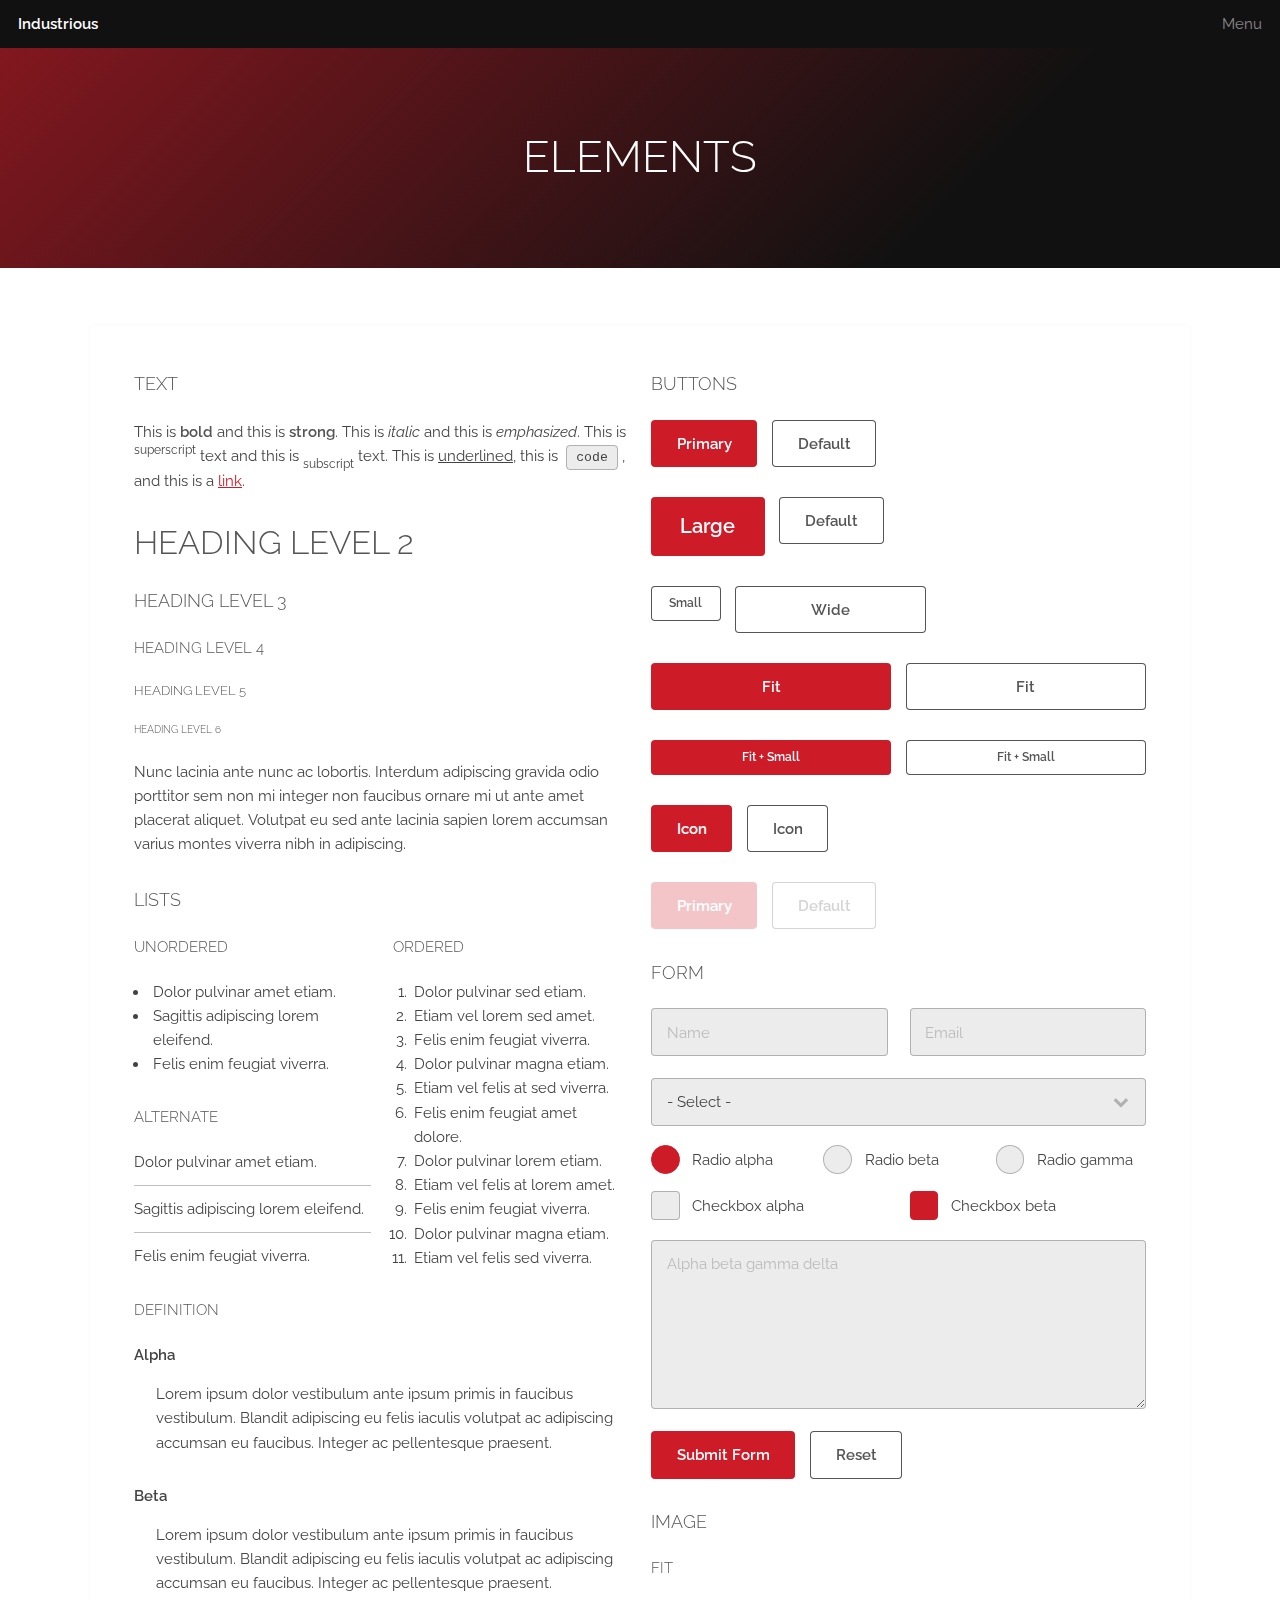
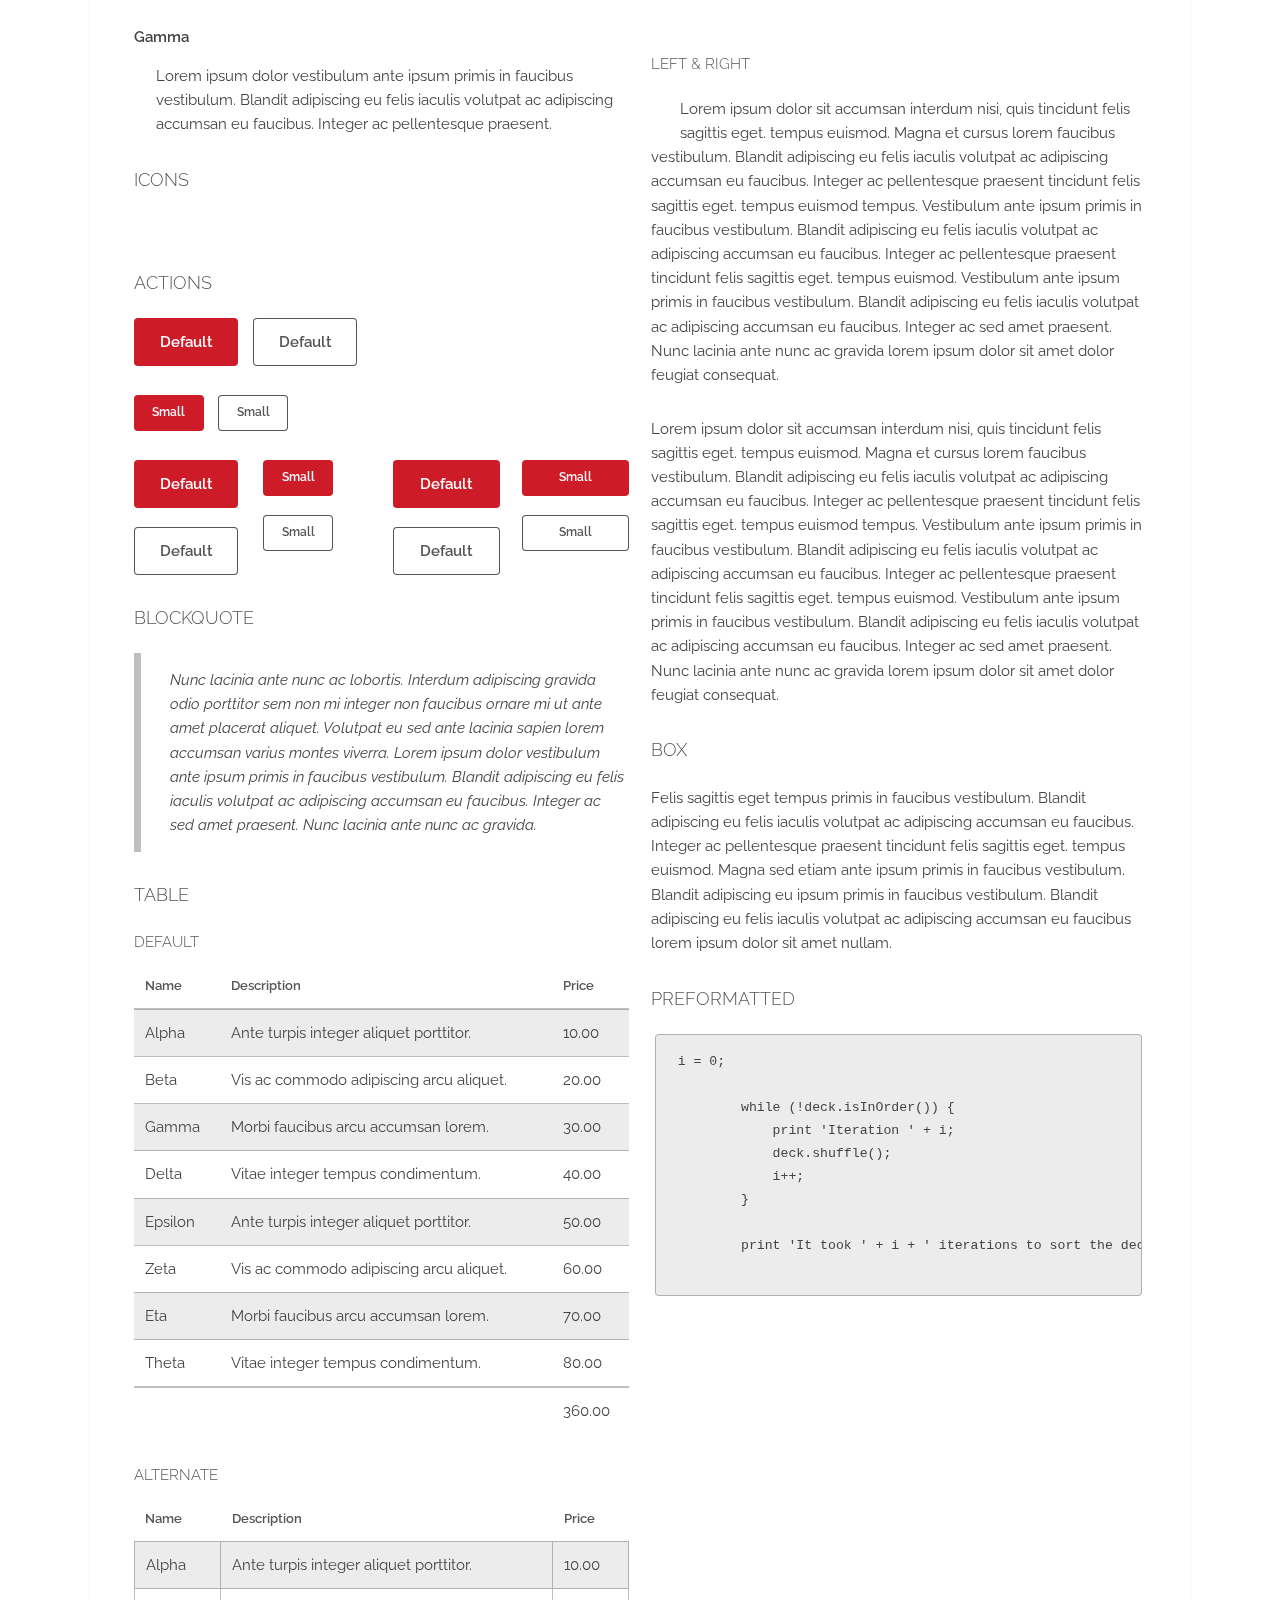
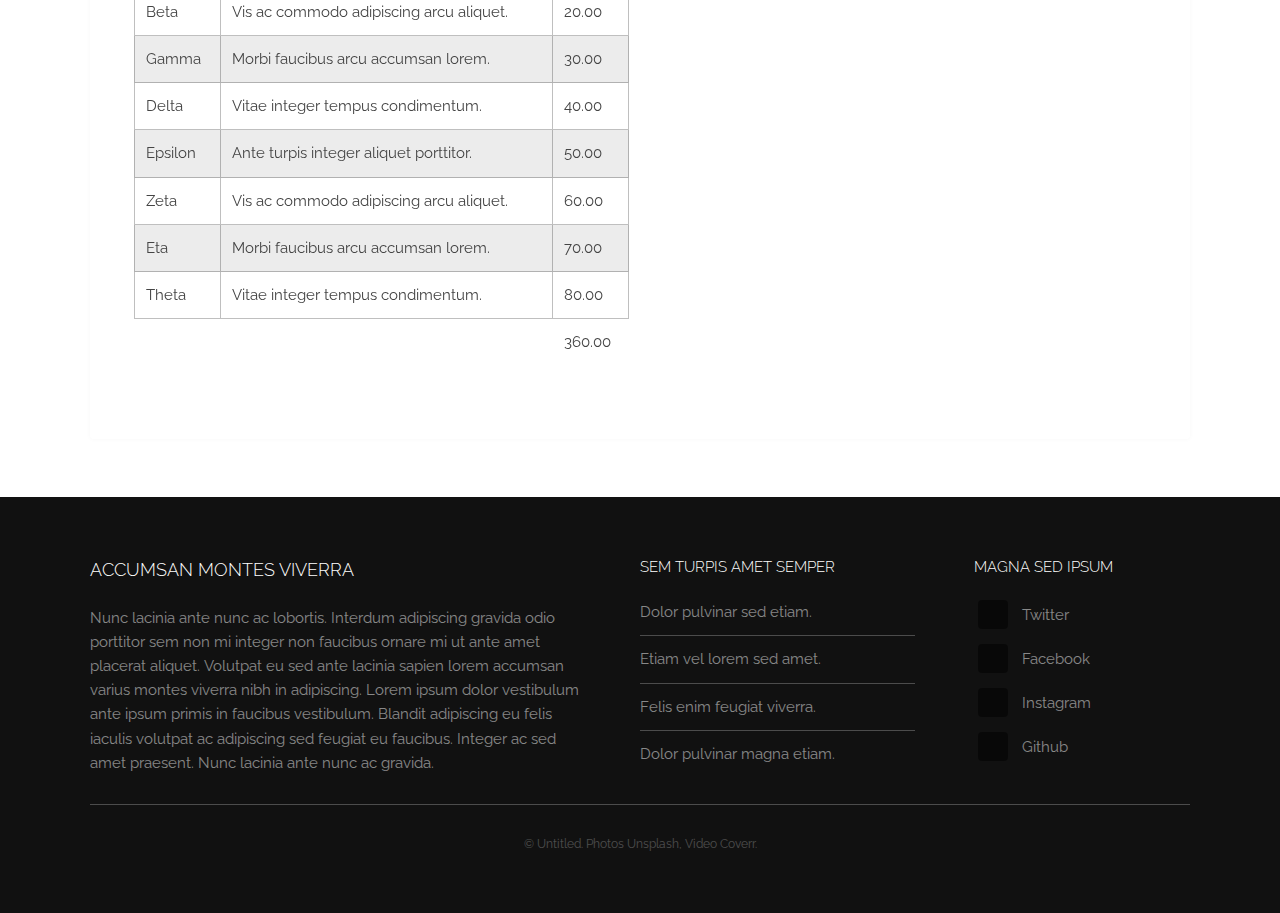
==== elements.html @ db8bea30 "adding files from desktop" ====
<!DOCTYPE HTML>
<!--
	Industrious by TEMPLATED
	templated.co @templatedco
	Released for free under the Creative Commons Attribution 3.0 license (templated.co/license)
-->
<html>
	<head>
		<title>Elements - Industrious by TEMPLATED</title>
		<meta charset="utf-8" />
		<meta name="viewport" content="width=device-width, initial-scale=1, user-scalable=no" />
		<meta name="description" content="" />
		<meta name="keywords" content="" />
		<link rel="stylesheet" href="assets/css/main.css" />
	</head>
	<body class="is-preload">

		<!-- Header -->
			<header id="header">
				<a class="logo" href="index.html">Industrious</a>
				<nav>
					<a href="#menu">Menu</a>
				</nav>
			</header>

		<!-- Nav -->
			<nav id="menu">
				<ul class="links">
					<li><a href="index.html">Home</a></li>
					<li><a href="elements.html">Elements</a></li>
					<li><a href="generic.html">Generic</a></li>
				</ul>
			</nav>

		<!-- Heading -->
			<div id="heading" >
				<h1>Elements</h1>
			</div>

		<!-- Main -->
			<section id="main" class="wrapper">
				<div class="inner">
					<div class="content">

					<!-- Elements -->
						<div class="row">
							<div class="col-6 col-12-medium">

								<!-- Text -->
									<h3>Text</h3>
									<p>This is <b>bold</b> and this is <strong>strong</strong>. This is <i>italic</i> and this
									is <em>emphasized</em>.
									This is <sup>superscript</sup> text and this is <sub>subscript</sub> text.
									This is <u>underlined</u>, this is <code>code</code>, and this is a <a href="#">link</a>.</p>
									<h2>Heading Level 2</h2>
									<h3>Heading Level 3</h3>
									<h4>Heading Level 4</h4>
									<h5>Heading Level 5</h5>
									<h6>Heading Level 6</h6>
									<p>Nunc lacinia ante nunc ac lobortis. Interdum adipiscing gravida odio porttitor sem
									non mi integer non faucibus ornare mi ut ante amet placerat aliquet. Volutpat eu sed
									ante lacinia sapien lorem accumsan varius montes viverra nibh in adipiscing.</p>

								<!-- Lists -->
									<h3>Lists</h3>
									<div class="row">
										<div class="col-6 col-12-small">
											<h4>Unordered</h4>
											<ul>
												<li>Dolor pulvinar amet etiam.</li>
												<li>Sagittis adipiscing lorem eleifend.</li>
												<li>Felis enim feugiat viverra.</li>
											</ul>
											<h4>Alternate</h4>
											<ul class="alt">
												<li>Dolor pulvinar amet etiam.</li>
												<li>Sagittis adipiscing lorem eleifend.</li>
												<li>Felis enim feugiat viverra.</li>
											</ul>
										</div>
										<div class="col-6 col-12-small">
											<h4>Ordered</h4>
											<ol>
												<li>Dolor pulvinar sed etiam.</li>
												<li>Etiam vel lorem sed amet.</li>
												<li>Felis enim feugiat viverra.</li>
												<li>Dolor pulvinar magna etiam.</li>
												<li>Etiam vel felis at sed viverra.</li>
												<li>Felis enim feugiat amet dolore.</li>
												<li>Dolor pulvinar lorem etiam.</li>
												<li>Etiam vel felis at lorem amet.</li>
												<li>Felis enim feugiat viverra.</li>
												<li>Dolor pulvinar magna etiam.</li>
												<li>Etiam vel felis sed viverra.</li>
											</ol>
										</div>
									</div>
									<h4>Definition</h4>
									<dl>
										<dt>Alpha</dt>
										<dd>
											<p>Lorem ipsum dolor vestibulum ante ipsum primis in faucibus vestibulum.
											Blandit adipiscing eu felis iaculis volutpat ac adipiscing accumsan eu faucibus.
											Integer ac pellentesque praesent.</p>
										</dd>
										<dt>Beta</dt>
										<dd>
											<p>Lorem ipsum dolor vestibulum ante ipsum primis in faucibus vestibulum.
											Blandit adipiscing eu felis iaculis volutpat ac adipiscing accumsan eu faucibus.
											Integer ac pellentesque praesent.</p>
										</dd>
										<dt>Gamma</dt>
										<dd>
											<p>Lorem ipsum dolor vestibulum ante ipsum primis in faucibus vestibulum.
											Blandit adipiscing eu felis iaculis volutpat ac adipiscing accumsan eu faucibus.
											Integer ac pellentesque praesent.</p>
										</dd>
									</dl>

								<!-- Icons -->
									<h3>Icons</h3>
									<ul class="icons">
										<li><a href="#" class="icon fa-twitter"><span class="label">Twitter</span></a></li>
										<li><a href="#" class="icon fa-facebook"><span class="label">Facebook</span></a></li>
										<li><a href="#" class="icon fa-instagram"><span class="label">Instagram</span></a></li>
										<li><a href="#" class="icon fa-github"><span class="label">Github</span></a></li>
										<li><a href="#" class="icon fa-dribbble"><span class="label">Dribbble</span></a></li>
										<li><a href="#" class="icon fa-tumblr"><span class="label">Tumblr</span></a></li>
										<li><a href="#" class="icon fa-apple"><span class="label">Apple</span></a></li>
										<li><a href="#" class="icon fa-windows"><span class="label">Windows</span></a></li>
										<li><a href="#" class="icon fa-500px"><span class="label">500px</span></a></li>
									</ul>

								<!-- Actions -->
									<h3>Actions</h3>
									<ul class="actions">
										<li><a href="#" class="button primary">Default</a></li>
										<li><a href="#" class="button">Default</a></li>
									</ul>
									<ul class="actions">
										<li><a href="#" class="button primary small">Small</a></li>
										<li><a href="#" class="button small">Small</a></li>
									</ul>
									<div class="row">
										<div class="col-3 col-12-small">
											<ul class="actions stacked">
												<li><a href="#" class="button primary">Default</a></li>
												<li><a href="#" class="button">Default</a></li>
											</ul>
										</div>
										<div class="col-3 col-12-small">
											<ul class="actions stacked">
												<li><a href="#" class="button primary small">Small</a></li>
												<li><a href="#" class="button small">Small</a></li>
											</ul>
										</div>
										<div class="col-3 col-12-small">
											<ul class="actions stacked">
												<li><a href="#" class="button primary fit">Default</a></li>
												<li><a href="#" class="button fit">Default</a></li>
											</ul>
										</div>
										<div class="col-3 col-12-small">
											<ul class="actions stacked">
												<li><a href="#" class="button primary small fit">Small</a></li>
												<li><a href="#" class="button small fit">Small</a></li>
											</ul>
										</div>
									</div>

								<!-- Blockquote -->
									<h3>Blockquote</h3>
									<blockquote>Nunc lacinia ante nunc ac lobortis. Interdum adipiscing gravida odio
									porttitor sem non mi integer non faucibus ornare mi ut ante amet placerat aliquet.
									Volutpat eu sed ante lacinia sapien lorem accumsan varius montes viverra. Lorem ipsum
									dolor vestibulum ante ipsum primis in faucibus vestibulum. Blandit adipiscing eu felis
									iaculis volutpat ac adipiscing accumsan eu faucibus. Integer ac sed amet praesent. Nunc
									lacinia ante nunc ac gravida.</blockquote>

								<!-- Table -->
									<h3>Table</h3>
									<h4>Default</h4>
									<div class="table-wrapper">
										<table>
											<thead>
												<tr>
													<th>Name</th>
													<th>Description</th>
													<th>Price</th>
												</tr>
											</thead>
											<tbody>
												<tr>
													<td>Alpha</td>
													<td>Ante turpis integer aliquet porttitor.</td>
													<td>10.00</td>
												</tr>
												<tr>
													<td>Beta</td>
													<td>Vis ac commodo adipiscing arcu aliquet.</td>
													<td>20.00</td>
												</tr>
												<tr>
													<td>Gamma</td>
													<td>Morbi faucibus arcu accumsan lorem.</td>
													<td>30.00</td>
												</tr>
												<tr>
													<td>Delta</td>
													<td>Vitae integer tempus condimentum.</td>
													<td>40.00</td>
												</tr>
												<tr>
													<td>Epsilon</td>
													<td>Ante turpis integer aliquet porttitor.</td>
													<td>50.00</td>
												</tr>
												<tr>
													<td>Zeta</td>
													<td>Vis ac commodo adipiscing arcu aliquet.</td>
													<td>60.00</td>
												</tr>
												<tr>
													<td>Eta</td>
													<td>Morbi faucibus arcu accumsan lorem.</td>
													<td>70.00</td>
												</tr>
												<tr>
													<td>Theta</td>
													<td>Vitae integer tempus condimentum.</td>
													<td>80.00</td>
												</tr>
											</tbody>
											<tfoot>
												<tr>
													<td colspan="2"></td>
													<td>360.00</td>
												</tr>
											</tfoot>
										</table>
									</div>
									<h4>Alternate</h4>
									<div class="table-wrapper">
										<table class="alt">
											<thead>
												<tr>
													<th>Name</th>
													<th>Description</th>
													<th>Price</th>
												</tr>
											</thead>
											<tbody>
												<tr>
													<td>Alpha</td>
													<td>Ante turpis integer aliquet porttitor.</td>
													<td>10.00</td>
												</tr>
												<tr>
													<td>Beta</td>
													<td>Vis ac commodo adipiscing arcu aliquet.</td>
													<td>20.00</td>
												</tr>
												<tr>
													<td>Gamma</td>
													<td>Morbi faucibus arcu accumsan lorem.</td>
													<td>30.00</td>
												</tr>
												<tr>
													<td>Delta</td>
													<td>Vitae integer tempus condimentum.</td>
													<td>40.00</td>
												</tr>
												<tr>
													<td>Epsilon</td>
													<td>Ante turpis integer aliquet porttitor.</td>
													<td>50.00</td>
												</tr>
												<tr>
													<td>Zeta</td>
													<td>Vis ac commodo adipiscing arcu aliquet.</td>
													<td>60.00</td>
												</tr>
												<tr>
													<td>Eta</td>
													<td>Morbi faucibus arcu accumsan lorem.</td>
													<td>70.00</td>
												</tr>
												<tr>
													<td>Theta</td>
													<td>Vitae integer tempus condimentum.</td>
													<td>80.00</td>
												</tr>
											</tbody>
											<tfoot>
												<tr>
													<td colspan="2"></td>
													<td>360.00</td>
												</tr>
											</tfoot>
										</table>
									</div>

							</div>
							<div class="col-6 col-12-medium">

								<!-- Buttons -->
									<h3>Buttons</h3>
									<ul class="actions">
										<li><a href="#" class="button primary">Primary</a></li>
										<li><a href="#" class="button">Default</a></li>
									</ul>
									<ul class="actions">
										<li><a href="#" class="button primary large">Large</a></li>
										<li><a href="#" class="button">Default</a></li>
									</ul>
									<ul class="actions">
										<li><a href="#" class="button small">Small</a></li>
										<li><a href="#" class="button wide">Wide</a></li>
									</ul>
									<ul class="actions fit">
										<li><a href="#" class="button primary fit">Fit</a></li>
										<li><a href="#" class="button fit">Fit</a></li>
									</ul>
									<ul class="actions fit">
										<li><a href="#" class="button primary fit small">Fit + Small</a></li>
										<li><a href="#" class="button fit small">Fit + Small</a></li>
									</ul>
									<ul class="actions">
										<li><a href="#" class="button primary icon fa-search">Icon</a></li>
										<li><a href="#" class="button icon fa-download">Icon</a></li>
									</ul>
									<ul class="actions">
										<li><span class="button primary disabled">Primary</span></li>
										<li><span class="button disabled">Default</span></li>
									</ul>

								<!-- Form -->
									<h3>Form</h3>
									<form method="post" action="#">
										<div class="row gtr-uniform">
											<div class="col-6 col-12-xsmall">
												<input type="text" name="name" id="name" value="" placeholder="Name" />
											</div>
											<div class="col-6 col-12-xsmall">
												<input type="email" name="email" id="email" value="" placeholder="Email" />
											</div>
											<!-- Break -->
											<div class="col-12">
												<select name="category" id="category">
													<option value="">- Select -</option>
													<option value="alpha">Option alpha</option>
													<option value="beta">Option beta</option>
													<option value="gamma">Option gamma</option>
													<option value="delta">Option delta</option>
													<option value="epsilon">Option epsilon</option>
													<option value="zeta">Option zeta</option>
													<option value="eta">Option eta</option>
													<option value="theta">Option theta</option>
												</select>
											</div>
											<!-- Break -->
											<div class="col-4 col-12-small">
												<input type="radio" id="radio-alpha" name="radio" checked>
												<label for="radio-alpha">Radio alpha</label>
											</div>
											<div class="col-4 col-12-small">
												<input type="radio" id="radio-beta" name="radio">
												<label for="radio-beta">Radio beta</label>
											</div>
											<div class="col-4 col-12-small">
												<input type="radio" id="radio-gamma" name="radio">
												<label for="radio-gamma">Radio gamma</label>
											</div>
											<!-- Break -->
											<div class="col-6 col-12-small">
												<input type="checkbox" id="checkbox-alpha" name="checkbox">
												<label for="checkbox-alpha">Checkbox alpha</label>
											</div>
											<div class="col-6 col-12-small">
												<input type="checkbox" id="checkbox-beta" name="checkbox" checked>
												<label for="checkbox-beta">Checkbox beta</label>
											</div>
											<!-- Break -->
											<div class="col-12">
												<textarea name="textarea" id="textarea" placeholder="Alpha beta gamma delta" rows="6"></textarea>
											</div>
											<!-- Break -->
											<div class="col-12">
												<ul class="actions">
													<li><input type="submit" value="Submit Form" class="primary" /></li>
													<li><input type="reset" value="Reset" /></li>
												</ul>
											</div>
										</div>
									</form>

								<!-- Image -->
									<h3>Image</h3>
									<h4>Fit</h4>
									<span class="image fit"><img src="images/pic01.png" alt="" /></span>
									<div class="box alt">
										<div class="row gtr-50 gtr-uniform">
											<div class="col-4"><span class="image fit"><img src="images/pic01.png" alt="" /></span></div>
											<div class="col-4"><span class="image fit"><img src="images/pic01.png" alt="" /></span></div>
											<div class="col-4"><span class="image fit"><img src="images/pic01.png" alt="" /></span></div>
											<!-- Break -->
											<div class="col-4"><span class="image fit"><img src="images/pic01.png" alt="" /></span></div>
											<div class="col-4"><span class="image fit"><img src="images/pic01.png" alt="" /></span></div>
											<div class="col-4"><span class="image fit"><img src="images/pic01.png" alt="" /></span></div>
											<!-- Break -->
											<div class="col-4"><span class="image fit"><img src="images/pic01.png" alt="" /></span></div>
											<div class="col-4"><span class="image fit"><img src="images/pic01.png" alt="" /></span></div>
											<div class="col-4"><span class="image fit"><img src="images/pic01.png" alt="" /></span></div>
										</div>
									</div>
									<h4>Left &amp; Right</h4>
									<p>
										<span class="image left"><img src="images/pic02.png" alt="" /></span>
										Lorem ipsum dolor sit accumsan interdum nisi, quis tincidunt felis sagittis eget.
										tempus euismod. Magna et cursus lorem faucibus vestibulum. Blandit adipiscing eu
										felis iaculis volutpat ac adipiscing accumsan eu faucibus. Integer ac pellentesque
										praesent tincidunt felis sagittis eget. tempus euismod tempus. Vestibulum ante ipsum
										primis in faucibus vestibulum. Blandit adipiscing eu felis iaculis volutpat ac
										adipiscing accumsan eu faucibus. Integer ac pellentesque praesent tincidunt felis
										sagittis eget. tempus euismod. Vestibulum ante ipsum primis in faucibus vestibulum.
										Blandit adipiscing eu felis iaculis volutpat ac adipiscing accumsan eu faucibus.
										Integer ac sed amet praesent. Nunc lacinia ante nunc ac gravida lorem ipsum dolor
										sit amet dolor feugiat consequat.
									</p>
									<p>
										<span class="image right"><img src="images/pic02.png" alt="" /></span>
										Lorem ipsum dolor sit accumsan interdum nisi, quis tincidunt felis sagittis eget.
										tempus euismod. Magna et cursus lorem faucibus vestibulum. Blandit adipiscing eu
										felis iaculis volutpat ac adipiscing accumsan eu faucibus. Integer ac pellentesque
										praesent tincidunt felis sagittis eget. tempus euismod tempus. Vestibulum ante ipsum
										primis in faucibus vestibulum. Blandit adipiscing eu felis iaculis volutpat ac
										adipiscing accumsan eu faucibus. Integer ac pellentesque praesent tincidunt felis
										sagittis eget. tempus euismod. Vestibulum ante ipsum primis in faucibus vestibulum.
										Blandit adipiscing eu felis iaculis volutpat ac adipiscing accumsan eu faucibus.
										Integer ac sed amet praesent. Nunc lacinia ante nunc ac gravida lorem ipsum dolor
										sit amet dolor feugiat consequat.
									</p>

								<!-- Box -->
									<h3>Box</h3>
									<div class="box">
										<p>Felis sagittis eget tempus primis in faucibus vestibulum. Blandit adipiscing eu
										felis iaculis volutpat ac adipiscing accumsan eu faucibus. Integer ac pellentesque
										praesent tincidunt felis sagittis eget. tempus euismod. Magna sed etiam ante ipsum
										primis in faucibus vestibulum. Blandit adipiscing eu ipsum primis in faucibus
										vestibulum. Blandit adipiscing eu felis iaculis volutpat ac adipiscing accumsan eu
										faucibus lorem ipsum dolor sit amet nullam.</p>
									</div>

								<!-- Preformatted Code -->
									<h3>Preformatted</h3>
									<pre><code>i = 0;

	while (!deck.isInOrder()) {
	    print 'Iteration ' + i;
	    deck.shuffle();
	    i++;
	}

	print 'It took ' + i + ' iterations to sort the deck.';
	</code></pre>

							</div>
						</div>
					</div>
				</div>
			</section>

		<!-- Footer -->
			<footer id="footer">
				<div class="inner">
					<div class="content">
						<section>
							<h3>Accumsan montes viverra</h3>
							<p>Nunc lacinia ante nunc ac lobortis. Interdum adipiscing gravida odio porttitor sem non mi integer non faucibus ornare mi ut ante amet placerat aliquet. Volutpat eu sed ante lacinia sapien lorem accumsan varius montes viverra nibh in adipiscing. Lorem ipsum dolor vestibulum ante ipsum primis in faucibus vestibulum. Blandit adipiscing eu felis iaculis volutpat ac adipiscing sed feugiat eu faucibus. Integer ac sed amet praesent. Nunc lacinia ante nunc ac gravida.</p>
						</section>
						<section>
							<h4>Sem turpis amet semper</h4>
							<ul class="alt">
								<li><a href="#">Dolor pulvinar sed etiam.</a></li>
								<li><a href="#">Etiam vel lorem sed amet.</a></li>
								<li><a href="#">Felis enim feugiat viverra.</a></li>
								<li><a href="#">Dolor pulvinar magna etiam.</a></li>
							</ul>
						</section>
						<section>
							<h4>Magna sed ipsum</h4>
							<ul class="plain">
								<li><a href="#"><i class="icon fa-twitter">&nbsp;</i>Twitter</a></li>
								<li><a href="#"><i class="icon fa-facebook">&nbsp;</i>Facebook</a></li>
								<li><a href="#"><i class="icon fa-instagram">&nbsp;</i>Instagram</a></li>
								<li><a href="#"><i class="icon fa-github">&nbsp;</i>Github</a></li>
							</ul>
						</section>
					</div>
					<div class="copyright">
						&copy; Untitled. Photos <a href="https://unsplash.co">Unsplash</a>, Video <a href="https://coverr.co">Coverr</a>.
					</div>
				</div>
			</footer>

		<!-- Scripts -->
			<script src="assets/js/jquery.min.js"></script>
			<script src="assets/js/browser.min.js"></script>
			<script src="assets/js/breakpoints.min.js"></script>
			<script src="assets/js/util.js"></script>
			<script src="assets/js/main.js"></script>

	</body>
</html>
---- assets/css/main.css ----
@import url(font-awesome.min.css);
@import url("https://fonts.googleapis.com/css?family=Raleway:200,300,400,500,600");
/*
	Industrious by TEMPLATED
	templated.co @templatedco
	Released for free under the Creative Commons Attribution 3.0 license (templated.co/license)
*/
/* Basic */
@-ms-viewport {
  width: device-width; }
body {
  -ms-overflow-style: scrollbar; }

@media screen and (max-width: 480px) {
  html, body {
    min-width: 320px; } }
html {
  box-sizing: border-box; }

*, *:before, *:after {
  box-sizing: inherit; }

.headshot {
  position: relative;
  height: calc(735px/3);
  width: calc(735px/3);
  background-image: url(../../images/sam.jpg); /* 800px × 735px */
  background-size: cover;
  /* background-position: 95% 50%; */
  border: 2px solid #443;
  border-radius: 100%;
  margin-right: 1.5em;
  margin-top: 1em;
  margin-bottom: 1em;
  /* float: left; */
  margin: 0 auto;
}

body {
  background: #ffffff; }
  body.is-preload *, body.is-preload *:before, body.is-preload *:after {
    -moz-animation: none !important;
    -webkit-animation: none !important;
    -ms-animation: none !important;
    animation: none !important;
    -moz-transition: none !important;
    -webkit-transition: none !important;
    -ms-transition: none !important;
    transition: none !important; }

html, body, div, span, applet, object,
iframe, h1, h2, h3, h4, h5, h6, p, blockquote,
pre, a, abbr, acronym, address, big, cite,
code, del, dfn, em, img, ins, kbd, q, s, samp,
small, strike, strong, sub, sup, tt, var, b,
u, i, center, dl, dt, dd, ol, ul, li, fieldset,
form, label, legend, table, caption, tbody,
tfoot, thead, tr, th, td, article, aside,
canvas, details, embed, figure, figcaption,
footer, header, hgroup, menu, nav, output, ruby,
section, summary, time, mark, audio, video {
  margin: 0;
  padding: 0;
  border: 0;
  font-size: 100%;
  font: inherit;
  vertical-align: baseline; }

article, aside, details, figcaption, figure,
footer, header, hgroup, menu, nav, section {
  display: block; }

body {
  line-height: 1; }

ol, ul {
  list-style: none; }

blockquote, q {
  quotes: none; }
  blockquote:before, blockquote:after, q:before, q:after {
    content: '';
    content: none; }

table {
  border-collapse: collapse;
  border-spacing: 0; }

body {
  -webkit-text-size-adjust: none; }

mark {
  background-color: transparent;
  color: inherit; }

input::-moz-focus-inner {
  border: 0;
  padding: 0; }

input, select, textarea {
  -moz-appearance: none;
  -webkit-appearance: none;
  -ms-appearance: none;
  appearance: none; }

/* Typography */
html {
  font-size: 13pt; }
  @media screen and (max-width: 1680px) {
    html {
      font-size: 11pt; } }
  @media screen and (max-width: 980px) {
    html {
      font-size: 12pt; } }
  @media screen and (max-width: 480px) {
    html {
      font-size: 11pt; } }

body {
  background-color: #ffffff;
  color: #444444; }

body, input, select, textarea {
  font-family: "Raleway", Arial, Helvetica, sans-serif;
  font-weight: 400;
  font-size: 1rem;
  line-height: 1.65; }

a {
  -moz-transition: color 0.2s ease-in-out;
  -webkit-transition: color 0.2s ease-in-out;
  -ms-transition: color 0.2s ease-in-out;
  transition: color 0.2s ease-in-out;
  text-decoration: underline; }
  a:hover {
    text-decoration: none; }

strong, b {
  font-weight: 600; }

em, i {
  font-style: italic; }

p {
  margin: 0 0 2rem 0; }

header.special {
  text-align: center;
  margin-bottom: 4rem; }
  header.special p {
    max-width: 75%;
    margin-left: auto;
    margin-right: auto; }

h1, h2, h3, h4, h5, h6 {
  font-weight: 300;
  line-height: 1.5;
  text-transform: uppercase;
  margin: 0 0 1.5rem 0; }
  h1 a, h2 a, h3 a, h4 a, h5 a, h6 a {
    color: inherit;
    text-decoration: none; }

h1 {
  font-size: 3rem;
  line-height: 1.2; }

h2 {
  font-size: 2.25rem;
  line-height: 1.3; }

h3 {
  font-size: 1.25rem; }

h4 {
  font-size: 1rem; }

h5 {
  font-size: 0.9rem; }

h6 {
  font-size: 0.7rem; }

@media screen and (max-width: 736px) {
  h1 {
    font-size: 2.75rem;
    line-height: 1.3; }

  h2 {
    font-size: 1.75rem;
    line-height: 1.5; }

  h3 {
    font-size: 1.25rem; } }
sub {
  font-size: 0.8rem;
  position: relative;
  top: 0.5rem; }

sup {
  font-size: 0.8rem;
  position: relative;
  top: -0.5rem; }

blockquote {
  border-left: solid 0.5rem;
  font-style: italic;
  margin: 0 0 2rem 0;
  padding: 1rem 0 1rem 2rem; }

code {
  border-radius: 4px;
  border: solid 1px;
  font-family: "Courier New", monospace;
  font-size: 0.9rem;
  margin: 0 0.25rem;
  padding: 0.25rem 0.65rem; }

pre {
  -webkit-overflow-scrolling: touch;
  font-family: "Courier New", monospace;
  font-size: 0.9rem;
  margin: 0 0 2rem 0; }
  pre code {
    display: block;
    line-height: 1.75;
    padding: 1rem 1.5rem;
    overflow-x: auto; }

hr {
  border: 0;
  border-bottom: solid 1px;
  margin: 2rem 0; }
  hr.major {
    margin: 4rem 0; }

input, select, textarea {
  color: #555555; }

a {
  color: #ce1b28; }

strong, b {
  color: #555555; }

h1, h2, h3, h4, h5, h6 {
  color: #555555; }

blockquote {
  border-left-color: rgba(0, 0, 0, 0.25); }

code {
  background: rgba(0, 0, 0, 0.075);
  border-color: rgba(0, 0, 0, 0.25); }

hr {
  border-bottom-color: rgba(0, 0, 0, 0.25); }

/* Inner */
.inner {
  margin: 0 auto;
  width: 75rem;
  max-width: calc(100% - 6rem); }
  @media screen and (max-width: 480px) {
    .inner {
      max-width: calc(100% - 3rem); } }

/* Button */
input[type="submit"],
input[type="reset"],
input[type="button"],
button,
.button {
  -moz-appearance: none;
  -webkit-appearance: none;
  -ms-appearance: none;
  appearance: none;
  -moz-transition: background-color 0.2s ease-in-out, box-shadow 0.2s ease-in-out, color 0.2s ease-in-out;
  -webkit-transition: background-color 0.2s ease-in-out, box-shadow 0.2s ease-in-out, color 0.2s ease-in-out;
  -ms-transition: background-color 0.2s ease-in-out, box-shadow 0.2s ease-in-out, color 0.2s ease-in-out;
  transition: background-color 0.2s ease-in-out, box-shadow 0.2s ease-in-out, color 0.2s ease-in-out;
  border: 0;
  border-radius: 4px;
  cursor: pointer;
  display: inline-block;
  font-weight: 600;
  height: 3.25rem;
  line-height: 3.25rem;
  padding: 0 1.75rem;
  text-align: center;
  text-decoration: none;
  white-space: nowrap; }
  input[type="submit"].small,
  input[type="reset"].small,
  input[type="button"].small,
  button.small,
  .button.small {
    font-size: 0.8rem;
    height: 2.4375rem;
    line-height: 2.4375rem;
    padding: 0 1.25rem; }
  input[type="submit"].large,
  input[type="reset"].large,
  input[type="button"].large,
  button.large,
  .button.large {
    font-size: 1.35rem;
    height: 4.0625rem;
    line-height: 4.0625rem;
    padding: 0 2rem; }
  input[type="submit"].wide,
  input[type="reset"].wide,
  input[type="button"].wide,
  button.wide,
  .button.wide {
    min-width: 13rem; }
  input[type="submit"].icon:before,
  input[type="reset"].icon:before,
  input[type="button"].icon:before,
  button.icon:before,
  .button.icon:before {
    margin-right: 0.5rem; }
  input[type="submit"].fit,
  input[type="reset"].fit,
  input[type="button"].fit,
  button.fit,
  .button.fit {
    width: 100%; }
  input[type="submit"].disabled, input[type="submit"]:disabled,
  input[type="reset"].disabled,
  input[type="reset"]:disabled,
  input[type="button"].disabled,
  input[type="button"]:disabled,
  button.disabled,
  button:disabled,
  .button.disabled,
  .button:disabled {
    pointer-events: none;
    opacity: 0.25; }

input[type="submit"],
input[type="reset"],
input[type="button"],
button,
.button {
  background-color: transparent;
  box-shadow: inset 0 0 0 1px #555555;
  color: #555555 !important; }
  input[type="submit"]:hover,
  input[type="reset"]:hover,
  input[type="button"]:hover,
  button:hover,
  .button:hover {
    box-shadow: inset 0 0 0 1px #ce1b28;
    color: #ce1b28 !important; }
    input[type="submit"]:hover:active,
    input[type="reset"]:hover:active,
    input[type="button"]:hover:active,
    button:hover:active,
    .button:hover:active {
      background-color: rgba(206, 27, 40, 0.25); }
  input[type="submit"].primary,
  input[type="reset"].primary,
  input[type="button"].primary,
  button.primary,
  .button.primary {
    box-shadow: none;
    background-color: #ce1b28;
    color: #ffffff !important; }
    input[type="submit"].primary:hover,
    input[type="reset"].primary:hover,
    input[type="button"].primary:hover,
    button.primary:hover,
    .button.primary:hover {
      background-color: #e2212f;
      box-shadow: none; }
      input[type="submit"].primary:hover:active,
      input[type="reset"].primary:hover:active,
      input[type="button"].primary:hover:active,
      button.primary:hover:active,
      .button.primary:hover:active {
        background-color: #b71824; }

/* Form */
form {
  margin: 0 0 2rem 0; }

input[type="text"],
input[type="password"],
input[type="email"],
input[type="tel"],
input[type="search"],
input[type="url"],
select,
textarea {
  -moz-appearance: none;
  -webkit-appearance: none;
  -ms-appearance: none;
  appearance: none;
  border-radius: 4px;
  border: none;
  border: solid 1px;
  color: inherit;
  display: block;
  outline: 0;
  padding: 0 1rem;
  text-decoration: none;
  width: 100%; }
  input[type="text"]:invalid,
  input[type="password"]:invalid,
  input[type="email"]:invalid,
  input[type="tel"]:invalid,
  input[type="search"]:invalid,
  input[type="url"]:invalid,
  select:invalid,
  textarea:invalid {
    box-shadow: none; }

label {
  display: block;
  font-size: 1rem;
  font-weight: 600;
  margin: 0 0 1rem 0; }

input[type="text"],
input[type="password"],
input[type="email"],
input[type="tel"],
input[type="search"],
input[type="url"] {
  height: 3.25rem; }

select {
  background-size: 1.25rem;
  background-repeat: no-repeat;
  background-position: calc(100% - 1rem) center;
  height: 3.25rem;
  padding-right: 3.25rem;
  text-overflow: ellipsis; }
  select:focus::-ms-value {
    background-color: transparent; }
  select::-ms-expand {
    display: none; }

textarea {
  padding: 0.75rem 1rem; }

input[type="checkbox"],
input[type="radio"] {
  -moz-appearance: none;
  -webkit-appearance: none;
  -ms-appearance: none;
  appearance: none;
  display: block;
  float: left;
  margin-right: -2rem;
  opacity: 0;
  width: 1rem;
  z-index: -1; }
  input[type="checkbox"] + label,
  input[type="radio"] + label {
    text-decoration: none;
    cursor: pointer;
    display: inline-block;
    font-size: 1rem;
    font-weight: 400;
    padding-left: 2.825rem;
    padding-right: 0.875rem;
    position: relative; }
    input[type="checkbox"] + label:before,
    input[type="radio"] + label:before {
      -moz-osx-font-smoothing: grayscale;
      -webkit-font-smoothing: antialiased;
      font-family: FontAwesome;
      font-style: normal;
      font-weight: normal;
      text-transform: none !important; }
    input[type="checkbox"] + label:before,
    input[type="radio"] + label:before {
      border-radius: 4px;
      border: solid 1px;
      content: '';
      display: inline-block;
      height: 1.95rem;
      left: 0;
      line-height: 1.86875rem;
      position: absolute;
      text-align: center;
      top: -0.1625rem;
      width: 1.95rem; }
  input[type="checkbox"]:checked + label:before,
  input[type="radio"]:checked + label:before {
    content: '\f00c'; }

input[type="checkbox"] + label:before {
  border-radius: 4px; }

input[type="radio"] + label:before {
  border-radius: 100%; }

::-webkit-input-placeholder {
  opacity: 1.0; }

:-moz-placeholder {
  opacity: 1.0; }

::-moz-placeholder {
  opacity: 1.0; }

:-ms-input-placeholder {
  opacity: 1.0; }

label {
  color: #555555; }

input[type="text"],
input[type="password"],
input[type="email"],
input[type="tel"],
input[type="search"],
input[type="url"],
select,
textarea {
  background-color: rgba(0, 0, 0, 0.075);
  border-color: rgba(0, 0, 0, 0.25); }
  input[type="text"]:focus,
  input[type="password"]:focus,
  input[type="email"]:focus,
  input[type="tel"]:focus,
  input[type="search"]:focus,
  input[type="url"]:focus,
  select:focus,
  textarea:focus {
    border-color: #ce1b28;
    box-shadow: 0 0 0 1px #ce1b28; }

select {
  background-image: url("data:image/svg+xml;charset=utf8,%3Csvg xmlns='http://www.w3.org/2000/svg' width='40' height='40' preserveAspectRatio='none' viewBox='0 0 40 40'%3E%3Cpath d='M9.4,12.3l10.4,10.4l10.4-10.4c0.2-0.2,0.5-0.4,0.9-0.4c0.3,0,0.6,0.1,0.9,0.4l3.3,3.3c0.2,0.2,0.4,0.5,0.4,0.9 c0,0.4-0.1,0.6-0.4,0.9L20.7,31.9c-0.2,0.2-0.5,0.4-0.9,0.4c-0.3,0-0.6-0.1-0.9-0.4L4.3,17.3c-0.2-0.2-0.4-0.5-0.4-0.9 c0-0.4,0.1-0.6,0.4-0.9l3.3-3.3c0.2-0.2,0.5-0.4,0.9-0.4S9.1,12.1,9.4,12.3z' fill='rgba(0, 0, 0, 0.25)' /%3E%3C/svg%3E"); }
  select option {
    color: #444444;
    background-color: #ffffff; }

input[type="checkbox"] + label,
input[type="radio"] + label {
  color: #444444; }
  input[type="checkbox"] + label:before,
  input[type="radio"] + label:before {
    background: rgba(0, 0, 0, 0.075);
    border-color: rgba(0, 0, 0, 0.25); }
input[type="checkbox"]:checked + label:before,
input[type="radio"]:checked + label:before {
  background-color: #ce1b28;
  border-color: #ce1b28;
  color: #ffffff; }
input[type="checkbox"]:focus + label:before,
input[type="radio"]:focus + label:before {
  border-color: #ce1b28;
  box-shadow: 0 0 0 1px #ce1b28; }

::-webkit-input-placeholder {
  color: #bbbbbb !important; }

:-moz-placeholder {
  color: #bbbbbb !important; }

::-moz-placeholder {
  color: #bbbbbb !important; }

:-ms-input-placeholder {
  color: #bbbbbb !important; }

/* List */
ol {
  list-style: decimal;
  margin: 0 0 2rem 0;
  padding-left: 1.25rem; }
  ol li {
    padding-left: 0.25rem; }

ul {
  list-style: disc;
  margin: 0 0 2rem 0;
  padding-left: 1rem; }
  ul li {
    padding-left: 0.325rem; }
  ul.plain {
    list-style: none;
    padding-left: 0; }
    ul.plain li {
      margin-bottom: 1rem; }
      ul.plain li .icon {
        border-radius: 4px;
        color: #ffffff;
        display: inline-block;
        margin-right: 1rem;
        text-align: center;
        width: 2rem;
        height: 2rem;
        line-height: 2rem;
        background: rgba(0, 0, 0, 0.5); }
  ul.alt {
    list-style: none;
    padding-left: 0; }
    ul.alt li {
      border-top: solid 1px;
      padding: 0.75rem 0; }
      ul.alt li:first-child {
        border-top: 0;
        padding-top: 0; }
      ul.alt li:last-child {
        padding-bottom: 0; }

dl {
  margin: 0 0 2rem 0; }
  dl dt {
    display: block;
    font-weight: 600;
    margin: 0 0 1rem 0; }
  dl dd {
    margin-left: 1.5rem; }

ul.alt li {
  border-top-color: rgba(0, 0, 0, 0.25); }

/* Table */
.table-wrapper {
  -webkit-overflow-scrolling: touch;
  overflow-x: auto; }

table {
  margin: 0 0 2rem 0;
  width: 100%; }
  table tbody tr {
    border: solid 1px;
    border-left: 0;
    border-right: 0; }
  table td {
    padding: 0.75rem 0.75rem; }
  table th {
    font-size: 0.9rem;
    font-weight: 600;
    padding: 0 0.75rem 0.75rem 0.75rem;
    text-align: left; }
  table thead {
    border-bottom: solid 2px; }
  table tfoot {
    border-top: solid 2px; }
  table.alt {
    border-collapse: separate; }
    table.alt tbody tr td {
      border: solid 1px;
      border-left-width: 0;
      border-top-width: 0; }
      table.alt tbody tr td:first-child {
        border-left-width: 1px; }
    table.alt tbody tr:first-child td {
      border-top-width: 1px; }
    table.alt thead {
      border-bottom: 0; }
    table.alt tfoot {
      border-top: 0; }

table tbody tr {
  border-color: rgba(0, 0, 0, 0.25); }
  table tbody tr:nth-child(2n + 1) {
    background-color: rgba(0, 0, 0, 0.075); }
table th {
  color: #555555; }
table thead {
  border-bottom-color: rgba(0, 0, 0, 0.25); }
table tfoot {
  border-top-color: rgba(0, 0, 0, 0.25); }
table.alt tbody tr td {
  border-color: rgba(0, 0, 0, 0.25); }

/* Highlights */
.highlights {
  width: 100%;
  margin: 2.5rem 0;
  display: -moz-flex;
  display: -webkit-flex;
  display: -ms-flex;
  display: flex;
  -moz-flex-wrap: wrap;
  -webkit-flex-wrap: wrap;
  -ms-flex-wrap: wrap;
  flex-wrap: wrap;
  -moz-align-items: -moz-stretch;
  -webkit-align-items: -webkit-stretch;
  -ms-align-items: -ms-stretch;
  align-items: stretch; }
  .highlights > * {
    -moz-flex-shrink: 1;
    -webkit-flex-shrink: 1;
    -ms-flex-shrink: 1;
    flex-shrink: 1;
    -moz-flex-grow: 0;
    -webkit-flex-grow: 0;
    -ms-flex-grow: 0;
    flex-grow: 0; }
  .highlights > * {
    width: 33.3333333333%; }
  .highlights > * {
    padding: 1.5rem;
    width: calc(33.3333333333% + 1rem); }
  .highlights > :nth-child(-n + 3) {
    padding-top: 0; }
  .highlights > :nth-last-child(-n + 3) {
    padding-bottom: 0; }
  .highlights > :nth-child(3n + 1) {
    padding-left: 0; }
  .highlights > :nth-child(3n) {
    padding-right: 0; }
  .highlights > :nth-child(3n + 1),
  .highlights > :nth-child(3n) {
    width: calc(33.3333333333% + -0.5rem); }
  .highlights .content {
    border-radius: 4px;
    height: 100%;
    padding: 3rem;
    text-align: center; }
    .highlights .content .icon {
      font-size: 5rem; }
  .highlights > div > :last-child {
    margin-bottom: 0; }
  @media screen and (max-width: 980px) {
    .highlights > * {
      width: 50%; }
    .highlights > * {
      padding: 1rem;
      width: calc(33.3333333333% + 0.6666666667rem); }
    .highlights > :nth-child(-n + 3) {
      padding-top: 1rem; }
    .highlights > :nth-last-child(-n + 3) {
      padding-bottom: 1rem; }
    .highlights > :nth-child(3n + 1) {
      padding-left: 1rem; }
    .highlights > :nth-child(3n) {
      padding-right: 1rem; }
    .highlights > :nth-child(3n + 1),
    .highlights > :nth-child(3n) {
      padding: 1rem;
      width: calc(50% + 1rem); }
    .highlights > * {
      padding: 1rem;
      width: calc(50% + 1rem); }
    .highlights > :nth-child(-n + 2) {
      padding-top: 0; }
    .highlights > :nth-last-child(-n + 2) {
      padding-bottom: 0; }
    .highlights > :nth-child(2n + 1) {
      padding-left: 0; }
    .highlights > :nth-child(2n) {
      padding-right: 0; }
    .highlights > :nth-child(2n + 1),
    .highlights > :nth-child(2n) {
      width: calc(50% + 0rem); }
    .highlights .content {
      padding: 2rem; } }
  @media screen and (max-width: 736px) {
    .highlights > * {
      width: 100%; }
    .highlights > * {
      padding: 1rem;
      width: calc(33.3333333333% + 0.6666666667rem); }
    .highlights > :nth-child(-n + 3) {
      padding-top: 1rem; }
    .highlights > :nth-last-child(-n + 3) {
      padding-bottom: 1rem; }
    .highlights > :nth-child(3n + 1) {
      padding-left: 1rem; }
    .highlights > :nth-child(3n) {
      padding-right: 1rem; }
    .highlights > :nth-child(3n + 1),
    .highlights > :nth-child(3n) {
      padding: 1rem;
      width: calc(100% + 2rem); }
    .highlights > * {
      padding: 1rem;
      width: calc(50% + 1rem); }
    .highlights > :nth-child(-n + 2) {
      padding-top: 1rem; }
    .highlights > :nth-last-child(-n + 2) {
      padding-bottom: 1rem; }
    .highlights > :nth-child(2n + 1) {
      padding-left: 1rem; }
    .highlights > :nth-child(2n) {
      padding-right: 1rem; }
    .highlights > :nth-child(2n + 1),
    .highlights > :nth-child(2n) {
      padding: 1rem;
      width: calc(100% + 2rem); }
    .highlights > * {
      padding: 1rem;
      width: calc(100% + 2rem); }
    .highlights > :nth-child(-n + 1) {
      padding-top: 0; }
    .highlights > :nth-last-child(-n + 1) {
      padding-bottom: 0; }
    .highlights > :nth-child(1n + 1) {
      padding-left: 0; }
    .highlights > :nth-child(1n) {
      padding-right: 0; }
    .highlights > :nth-child(1n + 1),
    .highlights > :nth-child(1n) {
      width: calc(100% + 1rem); } }

.highlights .content {
  background: #ffffff;
  box-shadow: 0px 0px 4px 1px rgba(0, 0, 0, 0.025); }

/* Testimonials */
.testimonials {
  margin: 2.5rem 0;
  width: 100%;
  display: -moz-flex;
  display: -webkit-flex;
  display: -ms-flex;
  display: flex;
  -moz-flex-wrap: wrap;
  -webkit-flex-wrap: wrap;
  -ms-flex-wrap: wrap;
  flex-wrap: wrap;
  -moz-align-items: -moz-stretch;
  -webkit-align-items: -webkit-stretch;
  -ms-align-items: -ms-stretch;
  align-items: stretch; }
  .testimonials > * {
    -moz-flex-shrink: 1;
    -webkit-flex-shrink: 1;
    -ms-flex-shrink: 1;
    flex-shrink: 1;
    -moz-flex-grow: 0;
    -webkit-flex-grow: 0;
    -ms-flex-grow: 0;
    flex-grow: 0; }
  .testimonials > * {
    width: 33.3333333333%; }
  .testimonials > * {
    padding: 1.5rem;
    width: calc(33.3333333333% + 1rem); }
  .testimonials > :nth-child(-n + 3) {
    padding-top: 0; }
  .testimonials > :nth-last-child(-n + 3) {
    padding-bottom: 0; }
  .testimonials > :nth-child(3n + 1) {
    padding-left: 0; }
  .testimonials > :nth-child(3n) {
    padding-right: 0; }
  .testimonials > :nth-child(3n + 1),
  .testimonials > :nth-child(3n) {
    width: calc(33.3333333333% + -0.5rem); }
  .testimonials .content {
    border-radius: 4px;
    height: 100%;
    padding: 3rem; }
    .testimonials .content .author {
      display: -moz-flex;
      display: -webkit-flex;
      display: -ms-flex;
      display: flex;
      -moz-align-items: center;
      -webkit-align-items: center;
      -ms-align-items: center;
      align-items: center; }
      .testimonials .content .author blockquote {
        margin: 0; }
      .testimonials .content .author .image {
        margin-right: 2rem;
        width: 20%; }
        .testimonials .content .author .image img {
          border-radius: 100%;
          max-width: 100%; }
    .testimonials .content .credit {
      font-size: 0.75rem; }
    .testimonials .content p:last-child {
      margin: 0; }
  .testimonials > div > :last-child {
    margin-bottom: 0; }
  @media screen and (max-width: 980px) {
    .testimonials > * {
      width: 50%; }
    .testimonials > * {
      padding: 1rem;
      width: calc(33.3333333333% + 0.6666666667rem); }
    .testimonials > :nth-child(-n + 3) {
      padding-top: 1rem; }
    .testimonials > :nth-last-child(-n + 3) {
      padding-bottom: 1rem; }
    .testimonials > :nth-child(3n + 1) {
      padding-left: 1rem; }
    .testimonials > :nth-child(3n) {
      padding-right: 1rem; }
    .testimonials > :nth-child(3n + 1),
    .testimonials > :nth-child(3n) {
      padding: 1rem;
      width: calc(50% + 1rem); }
    .testimonials > * {
      padding: 1rem;
      width: calc(50% + 1rem); }
    .testimonials > :nth-child(-n + 2) {
      padding-top: 0; }
    .testimonials > :nth-last-child(-n + 2) {
      padding-bottom: 0; }
    .testimonials > :nth-child(2n + 1) {
      padding-left: 0; }
    .testimonials > :nth-child(2n) {
      padding-right: 0; }
    .testimonials > :nth-child(2n + 1),
    .testimonials > :nth-child(2n) {
      width: calc(50% + 0rem); }
    .testimonials .content {
      padding: 2rem; } }
  @media screen and (max-width: 736px) {
    .testimonials > * {
      width: 100%; }
    .testimonials > * {
      padding: 1rem;
      width: calc(33.3333333333% + 0.6666666667rem); }
    .testimonials > :nth-child(-n + 3) {
      padding-top: 1rem; }
    .testimonials > :nth-last-child(-n + 3) {
      padding-bottom: 1rem; }
    .testimonials > :nth-child(3n + 1) {
      padding-left: 1rem; }
    .testimonials > :nth-child(3n) {
      padding-right: 1rem; }
    .testimonials > :nth-child(3n + 1),
    .testimonials > :nth-child(3n) {
      padding: 1rem;
      width: calc(100% + 2rem); }
    .testimonials > * {
      padding: 1rem;
      width: calc(50% + 1rem); }
    .testimonials > :nth-child(-n + 2) {
      padding-top: 1rem; }
    .testimonials > :nth-last-child(-n + 2) {
      padding-bottom: 1rem; }
    .testimonials > :nth-child(2n + 1) {
      padding-left: 1rem; }
    .testimonials > :nth-child(2n) {
      padding-right: 1rem; }
    .testimonials > :nth-child(2n + 1),
    .testimonials > :nth-child(2n) {
      padding: 1rem;
      width: calc(100% + 2rem); }
    .testimonials > * {
      padding: 1rem;
      width: calc(100% + 2rem); }
    .testimonials > :nth-child(-n + 1) {
      padding-top: 0; }
    .testimonials > :nth-last-child(-n + 1) {
      padding-bottom: 0; }
    .testimonials > :nth-child(1n + 1) {
      padding-left: 0; }
    .testimonials > :nth-child(1n) {
      padding-right: 0; }
    .testimonials > :nth-child(1n + 1),
    .testimonials > :nth-child(1n) {
      width: calc(100% + 1rem); } }

.testimonials .content {
  background: #ffffff;
  box-shadow: 0px 0px 4px 1px rgba(0, 0, 0, 0.025); }
  .testimonials .content .credit strong {
    color: #ce1b28; }

/* Actions */
ul.actions {
  display: -moz-flex;
  display: -webkit-flex;
  display: -ms-flex;
  display: flex;
  cursor: default;
  list-style: none;
  margin-left: -1rem;
  padding-left: 0; }
  ul.actions li {
    padding: 0 0 0 1rem;
    vertical-align: middle; }
  ul.actions.special {
    -moz-justify-content: center;
    -webkit-justify-content: center;
    -ms-justify-content: center;
    justify-content: center;
    width: calc(100% + 1rem); }
  ul.actions.stacked {
    -moz-flex-direction: column;
    -webkit-flex-direction: column;
    -ms-flex-direction: column;
    flex-direction: column;
    margin-left: 0; }
    ul.actions.stacked li {
      padding: 1.3rem 0 0 0; }
      ul.actions.stacked li:first-child {
        padding-top: 0; }
  ul.actions.fit {
    width: calc(100% + 1rem); }
    ul.actions.fit li {
      -moz-flex-grow: 1;
      -webkit-flex-grow: 1;
      -ms-flex-grow: 1;
      flex-grow: 1;
      -moz-flex-shrink: 1;
      -webkit-flex-shrink: 1;
      -ms-flex-shrink: 1;
      flex-shrink: 1;
      width: 100%; }
      ul.actions.fit li > * {
        width: 100%; }
    ul.actions.fit.stacked {
      width: 100%; }
  @media screen and (max-width: 480px) {
    ul.actions:not(.fixed) {
      -moz-flex-direction: column;
      -webkit-flex-direction: column;
      -ms-flex-direction: column;
      flex-direction: column;
      margin-left: 0;
      width: 100% !important; }
      ul.actions:not(.fixed) li {
        -moz-flex-grow: 1;
        -webkit-flex-grow: 1;
        -ms-flex-grow: 1;
        flex-grow: 1;
        -moz-flex-shrink: 1;
        -webkit-flex-shrink: 1;
        -ms-flex-shrink: 1;
        flex-shrink: 1;
        padding: 1rem 0 0 0;
        text-align: center;
        width: 100%; }
        ul.actions:not(.fixed) li > * {
          width: 100%; }
        ul.actions:not(.fixed) li:first-child {
          padding-top: 0; }
        ul.actions:not(.fixed) li input[type="submit"],
        ul.actions:not(.fixed) li input[type="reset"],
        ul.actions:not(.fixed) li input[type="button"],
        ul.actions:not(.fixed) li button,
        ul.actions:not(.fixed) li .button {
          width: 100%; }
          ul.actions:not(.fixed) li input[type="submit"].icon:before,
          ul.actions:not(.fixed) li input[type="reset"].icon:before,
          ul.actions:not(.fixed) li input[type="button"].icon:before,
          ul.actions:not(.fixed) li button.icon:before,
          ul.actions:not(.fixed) li .button.icon:before {
            margin-left: -0.5rem; } }

/* Grid */
.row {
  display: flex;
  flex-wrap: wrap;
  box-sizing: border-box; }
  .row > * {
    box-sizing: border-box; }
  .row.gtr-uniform > * > :last-child {
    margin-bottom: 0; }

.row > .imp {
  order: -1; }
.row > .col-1 {
  width: 8.3333333333%; }
.row > .off-1 {
  margin-left: 8.3333333333%; }
.row > .col-2 {
  width: 16.6666666667%; }
.row > .off-2 {
  margin-left: 16.6666666667%; }
.row > .col-3 {
  width: 25%; }
.row > .off-3 {
  margin-left: 25%; }
.row > .col-4 {
  width: 33.3333333333%; }
.row > .off-4 {
  margin-left: 33.3333333333%; }
.row > .col-5 {
  width: 41.6666666667%; }
.row > .off-5 {
  margin-left: 41.6666666667%; }
.row > .col-6 {
  width: 50%; }
.row > .off-6 {
  margin-left: 50%; }
.row > .col-7 {
  width: 58.3333333333%; }
.row > .off-7 {
  margin-left: 58.3333333333%; }
.row > .col-8 {
  width: 66.6666666667%; }
.row > .off-8 {
  margin-left: 66.6666666667%; }
.row > .col-9 {
  width: 75%; }
.row > .off-9 {
  margin-left: 75%; }
.row > .col-10 {
  width: 83.3333333333%; }
.row > .off-10 {
  margin-left: 83.3333333333%; }
.row > .col-11 {
  width: 91.6666666667%; }
.row > .off-11 {
  margin-left: 91.6666666667%; }
.row > .col-12 {
  width: 100%; }
.row > .off-12 {
  margin-left: 100%; }
.row.gtr-0 {
  margin-top: 0;
  margin-left: 0rem; }
  .row.gtr-0 > * {
    padding: 0 0 0 0rem; }
  .row.gtr-0.gtr-uniform {
    margin-top: 0rem; }
    .row.gtr-0.gtr-uniform > * {
      padding-top: 0rem; }
.row.gtr-25 {
  margin-top: 0;
  margin-left: -0.75rem; }
  .row.gtr-25 > * {
    padding: 0 0 0 0.75rem; }
  .row.gtr-25.gtr-uniform {
    margin-top: -0.75rem; }
    .row.gtr-25.gtr-uniform > * {
      padding-top: 0.75rem; }
.row.gtr-50 {
  margin-top: 0;
  margin-left: -1.5rem; }
  .row.gtr-50 > * {
    padding: 0 0 0 1.5rem; }
  .row.gtr-50.gtr-uniform {
    margin-top: -1.5rem; }
    .row.gtr-50.gtr-uniform > * {
      padding-top: 1.5rem; }
.row {
  margin-top: 0;
  margin-left: -3rem; }
  .row > * {
    padding: 0 0 0 3rem; }
  .row.gtr-uniform {
    margin-top: -3rem; }
    .row.gtr-uniform > * {
      padding-top: 3rem; }
.row.gtr-150 {
  margin-top: 0;
  margin-left: -4.5rem; }
  .row.gtr-150 > * {
    padding: 0 0 0 4.5rem; }
  .row.gtr-150.gtr-uniform {
    margin-top: -4.5rem; }
    .row.gtr-150.gtr-uniform > * {
      padding-top: 4.5rem; }
.row.gtr-200 {
  margin-top: 0;
  margin-left: -6rem; }
  .row.gtr-200 > * {
    padding: 0 0 0 6rem; }
  .row.gtr-200.gtr-uniform {
    margin-top: -6rem; }
    .row.gtr-200.gtr-uniform > * {
      padding-top: 6rem; }

@media screen and (max-width: 1680px) {
  .row {
    display: flex;
    flex-wrap: wrap;
    box-sizing: border-box; }
    .row > * {
      box-sizing: border-box; }
    .row.gtr-uniform > * > :last-child {
      margin-bottom: 0; }

  .row > .imp-xlarge {
    order: -1; }
  .row > .col-1-xlarge {
    width: 8.3333333333%; }
  .row > .off-1-xlarge {
    margin-left: 8.3333333333%; }
  .row > .col-2-xlarge {
    width: 16.6666666667%; }
  .row > .off-2-xlarge {
    margin-left: 16.6666666667%; }
  .row > .col-3-xlarge {
    width: 25%; }
  .row > .off-3-xlarge {
    margin-left: 25%; }
  .row > .col-4-xlarge {
    width: 33.3333333333%; }
  .row > .off-4-xlarge {
    margin-left: 33.3333333333%; }
  .row > .col-5-xlarge {
    width: 41.6666666667%; }
  .row > .off-5-xlarge {
    margin-left: 41.6666666667%; }
  .row > .col-6-xlarge {
    width: 50%; }
  .row > .off-6-xlarge {
    margin-left: 50%; }
  .row > .col-7-xlarge {
    width: 58.3333333333%; }
  .row > .off-7-xlarge {
    margin-left: 58.3333333333%; }
  .row > .col-8-xlarge {
    width: 66.6666666667%; }
  .row > .off-8-xlarge {
    margin-left: 66.6666666667%; }
  .row > .col-9-xlarge {
    width: 75%; }
  .row > .off-9-xlarge {
    margin-left: 75%; }
  .row > .col-10-xlarge {
    width: 83.3333333333%; }
  .row > .off-10-xlarge {
    margin-left: 83.3333333333%; }
  .row > .col-11-xlarge {
    width: 91.6666666667%; }
  .row > .off-11-xlarge {
    margin-left: 91.6666666667%; }
  .row > .col-12-xlarge {
    width: 100%; }
  .row > .off-12-xlarge {
    margin-left: 100%; }
  .row.gtr-0 {
    margin-top: 0;
    margin-left: 0rem; }
    .row.gtr-0 > * {
      padding: 0 0 0 0rem; }
    .row.gtr-0.gtr-uniform {
      margin-top: 0rem; }
      .row.gtr-0.gtr-uniform > * {
        padding-top: 0rem; }
  .row.gtr-25 {
    margin-top: 0;
    margin-left: -0.75rem; }
    .row.gtr-25 > * {
      padding: 0 0 0 0.75rem; }
    .row.gtr-25.gtr-uniform {
      margin-top: -0.75rem; }
      .row.gtr-25.gtr-uniform > * {
        padding-top: 0.75rem; }
  .row.gtr-50 {
    margin-top: 0;
    margin-left: -1.5rem; }
    .row.gtr-50 > * {
      padding: 0 0 0 1.5rem; }
    .row.gtr-50.gtr-uniform {
      margin-top: -1.5rem; }
      .row.gtr-50.gtr-uniform > * {
        padding-top: 1.5rem; }
  .row {
    margin-top: 0;
    margin-left: -3rem; }
    .row > * {
      padding: 0 0 0 3rem; }
    .row.gtr-uniform {
      margin-top: -3rem; }
      .row.gtr-uniform > * {
        padding-top: 3rem; }
  .row.gtr-150 {
    margin-top: 0;
    margin-left: -4.5rem; }
    .row.gtr-150 > * {
      padding: 0 0 0 4.5rem; }
    .row.gtr-150.gtr-uniform {
      margin-top: -4.5rem; }
      .row.gtr-150.gtr-uniform > * {
        padding-top: 4.5rem; }
  .row.gtr-200 {
    margin-top: 0;
    margin-left: -6rem; }
    .row.gtr-200 > * {
      padding: 0 0 0 6rem; }
    .row.gtr-200.gtr-uniform {
      margin-top: -6rem; }
      .row.gtr-200.gtr-uniform > * {
        padding-top: 6rem; } }
@media screen and (max-width: 1280px) {
  .row {
    display: flex;
    flex-wrap: wrap;
    box-sizing: border-box; }
    .row > * {
      box-sizing: border-box; }
    .row.gtr-uniform > * > :last-child {
      margin-bottom: 0; }

  .row > .imp-large {
    order: -1; }
  .row > .col-1-large {
    width: 8.3333333333%; }
  .row > .off-1-large {
    margin-left: 8.3333333333%; }
  .row > .col-2-large {
    width: 16.6666666667%; }
  .row > .off-2-large {
    margin-left: 16.6666666667%; }
  .row > .col-3-large {
    width: 25%; }
  .row > .off-3-large {
    margin-left: 25%; }
  .row > .col-4-large {
    width: 33.3333333333%; }
  .row > .off-4-large {
    margin-left: 33.3333333333%; }
  .row > .col-5-large {
    width: 41.6666666667%; }
  .row > .off-5-large {
    margin-left: 41.6666666667%; }
  .row > .col-6-large {
    width: 50%; }
  .row > .off-6-large {
    margin-left: 50%; }
  .row > .col-7-large {
    width: 58.3333333333%; }
  .row > .off-7-large {
    margin-left: 58.3333333333%; }
  .row > .col-8-large {
    width: 66.6666666667%; }
  .row > .off-8-large {
    margin-left: 66.6666666667%; }
  .row > .col-9-large {
    width: 75%; }
  .row > .off-9-large {
    margin-left: 75%; }
  .row > .col-10-large {
    width: 83.3333333333%; }
  .row > .off-10-large {
    margin-left: 83.3333333333%; }
  .row > .col-11-large {
    width: 91.6666666667%; }
  .row > .off-11-large {
    margin-left: 91.6666666667%; }
  .row > .col-12-large {
    width: 100%; }
  .row > .off-12-large {
    margin-left: 100%; }
  .row.gtr-0 {
    margin-top: 0;
    margin-left: 0rem; }
    .row.gtr-0 > * {
      padding: 0 0 0 0rem; }
    .row.gtr-0.gtr-uniform {
      margin-top: 0rem; }
      .row.gtr-0.gtr-uniform > * {
        padding-top: 0rem; }
  .row.gtr-25 {
    margin-top: 0;
    margin-left: -0.375rem; }
    .row.gtr-25 > * {
      padding: 0 0 0 0.375rem; }
    .row.gtr-25.gtr-uniform {
      margin-top: -0.375rem; }
      .row.gtr-25.gtr-uniform > * {
        padding-top: 0.375rem; }
  .row.gtr-50 {
    margin-top: 0;
    margin-left: -0.75rem; }
    .row.gtr-50 > * {
      padding: 0 0 0 0.75rem; }
    .row.gtr-50.gtr-uniform {
      margin-top: -0.75rem; }
      .row.gtr-50.gtr-uniform > * {
        padding-top: 0.75rem; }
  .row {
    margin-top: 0;
    margin-left: -1.5rem; }
    .row > * {
      padding: 0 0 0 1.5rem; }
    .row.gtr-uniform {
      margin-top: -1.5rem; }
      .row.gtr-uniform > * {
        padding-top: 1.5rem; }
  .row.gtr-150 {
    margin-top: 0;
    margin-left: -2.25rem; }
    .row.gtr-150 > * {
      padding: 0 0 0 2.25rem; }
    .row.gtr-150.gtr-uniform {
      margin-top: -2.25rem; }
      .row.gtr-150.gtr-uniform > * {
        padding-top: 2.25rem; }
  .row.gtr-200 {
    margin-top: 0;
    margin-left: -3rem; }
    .row.gtr-200 > * {
      padding: 0 0 0 3rem; }
    .row.gtr-200.gtr-uniform {
      margin-top: -3rem; }
      .row.gtr-200.gtr-uniform > * {
        padding-top: 3rem; } }
@media screen and (max-width: 980px) {
  .row {
    display: flex;
    flex-wrap: wrap;
    box-sizing: border-box; }
    .row > * {
      box-sizing: border-box; }
    .row.gtr-uniform > * > :last-child {
      margin-bottom: 0; }

  .row > .imp-medium {
    order: -1; }
  .row > .col-1-medium {
    width: 8.3333333333%; }
  .row > .off-1-medium {
    margin-left: 8.3333333333%; }
  .row > .col-2-medium {
    width: 16.6666666667%; }
  .row > .off-2-medium {
    margin-left: 16.6666666667%; }
  .row > .col-3-medium {
    width: 25%; }
  .row > .off-3-medium {
    margin-left: 25%; }
  .row > .col-4-medium {
    width: 33.3333333333%; }
  .row > .off-4-medium {
    margin-left: 33.3333333333%; }
  .row > .col-5-medium {
    width: 41.6666666667%; }
  .row > .off-5-medium {
    margin-left: 41.6666666667%; }
  .row > .col-6-medium {
    width: 50%; }
  .row > .off-6-medium {
    margin-left: 50%; }
  .row > .col-7-medium {
    width: 58.3333333333%; }
  .row > .off-7-medium {
    margin-left: 58.3333333333%; }
  .row > .col-8-medium {
    width: 66.6666666667%; }
  .row > .off-8-medium {
    margin-left: 66.6666666667%; }
  .row > .col-9-medium {
    width: 75%; }
  .row > .off-9-medium {
    margin-left: 75%; }
  .row > .col-10-medium {
    width: 83.3333333333%; }
  .row > .off-10-medium {
    margin-left: 83.3333333333%; }
  .row > .col-11-medium {
    width: 91.6666666667%; }
  .row > .off-11-medium {
    margin-left: 91.6666666667%; }
  .row > .col-12-medium {
    width: 100%; }
  .row > .off-12-medium {
    margin-left: 100%; }
  .row.gtr-0 {
    margin-top: 0;
    margin-left: 0rem; }
    .row.gtr-0 > * {
      padding: 0 0 0 0rem; }
    .row.gtr-0.gtr-uniform {
      margin-top: 0rem; }
      .row.gtr-0.gtr-uniform > * {
        padding-top: 0rem; }
  .row.gtr-25 {
    margin-top: 0;
    margin-left: -0.375rem; }
    .row.gtr-25 > * {
      padding: 0 0 0 0.375rem; }
    .row.gtr-25.gtr-uniform {
      margin-top: -0.375rem; }
      .row.gtr-25.gtr-uniform > * {
        padding-top: 0.375rem; }
  .row.gtr-50 {
    margin-top: 0;
    margin-left: -0.75rem; }
    .row.gtr-50 > * {
      padding: 0 0 0 0.75rem; }
    .row.gtr-50.gtr-uniform {
      margin-top: -0.75rem; }
      .row.gtr-50.gtr-uniform > * {
        padding-top: 0.75rem; }
  .row {
    margin-top: 0;
    margin-left: -1.5rem; }
    .row > * {
      padding: 0 0 0 1.5rem; }
    .row.gtr-uniform {
      margin-top: -1.5rem; }
      .row.gtr-uniform > * {
        padding-top: 1.5rem; }
  .row.gtr-150 {
    margin-top: 0;
    margin-left: -2.25rem; }
    .row.gtr-150 > * {
      padding: 0 0 0 2.25rem; }
    .row.gtr-150.gtr-uniform {
      margin-top: -2.25rem; }
      .row.gtr-150.gtr-uniform > * {
        padding-top: 2.25rem; }
  .row.gtr-200 {
    margin-top: 0;
    margin-left: -3rem; }
    .row.gtr-200 > * {
      padding: 0 0 0 3rem; }
    .row.gtr-200.gtr-uniform {
      margin-top: -3rem; }
      .row.gtr-200.gtr-uniform > * {
        padding-top: 3rem; } }
@media screen and (max-width: 736px) {
  .row {
    display: flex;
    flex-wrap: wrap;
    box-sizing: border-box; }
    .row > * {
      box-sizing: border-box; }
    .row.gtr-uniform > * > :last-child {
      margin-bottom: 0; }

  .row > .imp-small {
    order: -1; }
  .row > .col-1-small {
    width: 8.3333333333%; }
  .row > .off-1-small {
    margin-left: 8.3333333333%; }
  .row > .col-2-small {
    width: 16.6666666667%; }
  .row > .off-2-small {
    margin-left: 16.6666666667%; }
  .row > .col-3-small {
    width: 25%; }
  .row > .off-3-small {
    margin-left: 25%; }
  .row > .col-4-small {
    width: 33.3333333333%; }
  .row > .off-4-small {
    margin-left: 33.3333333333%; }
  .row > .col-5-small {
    width: 41.6666666667%; }
  .row > .off-5-small {
    margin-left: 41.6666666667%; }
  .row > .col-6-small {
    width: 50%; }
  .row > .off-6-small {
    margin-left: 50%; }
  .row > .col-7-small {
    width: 58.3333333333%; }
  .row > .off-7-small {
    margin-left: 58.3333333333%; }
  .row > .col-8-small {
    width: 66.6666666667%; }
  .row > .off-8-small {
    margin-left: 66.6666666667%; }
  .row > .col-9-small {
    width: 75%; }
  .row > .off-9-small {
    margin-left: 75%; }
  .row > .col-10-small {
    width: 83.3333333333%; }
  .row > .off-10-small {
    margin-left: 83.3333333333%; }
  .row > .col-11-small {
    width: 91.6666666667%; }
  .row > .off-11-small {
    margin-left: 91.6666666667%; }
  .row > .col-12-small {
    width: 100%; }
  .row > .off-12-small {
    margin-left: 100%; }
  .row.gtr-0 {
    margin-top: 0;
    margin-left: 0rem; }
    .row.gtr-0 > * {
      padding: 0 0 0 0rem; }
    .row.gtr-0.gtr-uniform {
      margin-top: 0rem; }
      .row.gtr-0.gtr-uniform > * {
        padding-top: 0rem; }
  .row.gtr-25 {
    margin-top: 0;
    margin-left: -0.3125rem; }
    .row.gtr-25 > * {
      padding: 0 0 0 0.3125rem; }
    .row.gtr-25.gtr-uniform {
      margin-top: -0.3125rem; }
      .row.gtr-25.gtr-uniform > * {
        padding-top: 0.3125rem; }
  .row.gtr-50 {
    margin-top: 0;
    margin-left: -0.625rem; }
    .row.gtr-50 > * {
      padding: 0 0 0 0.625rem; }
    .row.gtr-50.gtr-uniform {
      margin-top: -0.625rem; }
      .row.gtr-50.gtr-uniform > * {
        padding-top: 0.625rem; }
  .row {
    margin-top: 0;
    margin-left: -1.25rem; }
    .row > * {
      padding: 0 0 0 1.25rem; }
    .row.gtr-uniform {
      margin-top: -1.25rem; }
      .row.gtr-uniform > * {
        padding-top: 1.25rem; }
  .row.gtr-150 {
    margin-top: 0;
    margin-left: -1.875rem; }
    .row.gtr-150 > * {
      padding: 0 0 0 1.875rem; }
    .row.gtr-150.gtr-uniform {
      margin-top: -1.875rem; }
      .row.gtr-150.gtr-uniform > * {
        padding-top: 1.875rem; }
  .row.gtr-200 {
    margin-top: 0;
    margin-left: -2.5rem; }
    .row.gtr-200 > * {
      padding: 0 0 0 2.5rem; }
    .row.gtr-200.gtr-uniform {
      margin-top: -2.5rem; }
      .row.gtr-200.gtr-uniform > * {
        padding-top: 2.5rem; } }
@media screen and (max-width: 480px) {
  .row {
    display: flex;
    flex-wrap: wrap;
    box-sizing: border-box; }
    .row > * {
      box-sizing: border-box; }
    .row.gtr-uniform > * > :last-child {
      margin-bottom: 0; }

  .row > .imp-xsmall {
    order: -1; }
  .row > .col-1-xsmall {
    width: 8.3333333333%; }
  .row > .off-1-xsmall {
    margin-left: 8.3333333333%; }
  .row > .col-2-xsmall {
    width: 16.6666666667%; }
  .row > .off-2-xsmall {
    margin-left: 16.6666666667%; }
  .row > .col-3-xsmall {
    width: 25%; }
  .row > .off-3-xsmall {
    margin-left: 25%; }
  .row > .col-4-xsmall {
    width: 33.3333333333%; }
  .row > .off-4-xsmall {
    margin-left: 33.3333333333%; }
  .row > .col-5-xsmall {
    width: 41.6666666667%; }
  .row > .off-5-xsmall {
    margin-left: 41.6666666667%; }
  .row > .col-6-xsmall {
    width: 50%; }
  .row > .off-6-xsmall {
    margin-left: 50%; }
  .row > .col-7-xsmall {
    width: 58.3333333333%; }
  .row > .off-7-xsmall {
    margin-left: 58.3333333333%; }
  .row > .col-8-xsmall {
    width: 66.6666666667%; }
  .row > .off-8-xsmall {
    margin-left: 66.6666666667%; }
  .row > .col-9-xsmall {
    width: 75%; }
  .row > .off-9-xsmall {
    margin-left: 75%; }
  .row > .col-10-xsmall {
    width: 83.3333333333%; }
  .row > .off-10-xsmall {
    margin-left: 83.3333333333%; }
  .row > .col-11-xsmall {
    width: 91.6666666667%; }
  .row > .off-11-xsmall {
    margin-left: 91.6666666667%; }
  .row > .col-12-xsmall {
    width: 100%; }
  .row > .off-12-xsmall {
    margin-left: 100%; }
  .row.gtr-0 {
    margin-top: 0;
    margin-left: 0rem; }
    .row.gtr-0 > * {
      padding: 0 0 0 0rem; }
    .row.gtr-0.gtr-uniform {
      margin-top: 0rem; }
      .row.gtr-0.gtr-uniform > * {
        padding-top: 0rem; }
  .row.gtr-25 {
    margin-top: 0;
    margin-left: -0.3125rem; }
    .row.gtr-25 > * {
      padding: 0 0 0 0.3125rem; }
    .row.gtr-25.gtr-uniform {
      margin-top: -0.3125rem; }
      .row.gtr-25.gtr-uniform > * {
        padding-top: 0.3125rem; }
  .row.gtr-50 {
    margin-top: 0;
    margin-left: -0.625rem; }
    .row.gtr-50 > * {
      padding: 0 0 0 0.625rem; }
    .row.gtr-50.gtr-uniform {
      margin-top: -0.625rem; }
      .row.gtr-50.gtr-uniform > * {
        padding-top: 0.625rem; }
  .row {
    margin-top: 0;
    margin-left: -1.25rem; }
    .row > * {
      padding: 0 0 0 1.25rem; }
    .row.gtr-uniform {
      margin-top: -1.25rem; }
      .row.gtr-uniform > * {
        padding-top: 1.25rem; }
  .row.gtr-150 {
    margin-top: 0;
    margin-left: -1.875rem; }
    .row.gtr-150 > * {
      padding: 0 0 0 1.875rem; }
    .row.gtr-150.gtr-uniform {
      margin-top: -1.875rem; }
      .row.gtr-150.gtr-uniform > * {
        padding-top: 1.875rem; }
  .row.gtr-200 {
    margin-top: 0;
    margin-left: -2.5rem; }
    .row.gtr-200 > * {
      padding: 0 0 0 2.5rem; }
    .row.gtr-200.gtr-uniform {
      margin-top: -2.5rem; }
      .row.gtr-200.gtr-uniform > * {
        padding-top: 2.5rem; } }
/* Icon */
.icon {
  text-decoration: none;
  border-bottom: none;
  position: relative; }
  .icon:before {
    -moz-osx-font-smoothing: grayscale;
    -webkit-font-smoothing: antialiased;
    font-family: FontAwesome;
    font-style: normal;
    font-weight: normal;
    text-transform: none !important; }
  .icon > .label {
    display: none; }

/* Icons */
ul.icons {
  cursor: default;
  list-style: none;
  padding-left: 0; }
  ul.icons li {
    display: inline-block;
    padding: 0 1rem 0 0; }
    ul.icons li:last-child {
      padding-right: 0; }
    ul.icons li .icon:before {
      font-size: 2rem; }

/* Image */
.image {
  border-radius: 4px;
  border: 0;
  display: inline-block;
  position: relative; }
  .image img {
    border-radius: 4px;
    display: block; }
  .image.left, .image.right {
    max-width: 40%; }
    .image.left img, .image.right img {
      width: 100%; }
  .image.left {
    float: left;
    margin: 0 2rem 2rem 0;
    top: 0.25rem; }
  .image.right {
    float: right;
    margin: 0 0 2rem 2rem;
    top: 0.25rem; }
  .image.fit {
    display: block;
    margin: 0 0 2rem 0;
    width: 100%; }
    .image.fit img {
      width: 100%; }
  .image.main {
    display: block;
    margin: 0 0 3rem 0;
    width: 100%; }
    .image.main img {
      width: 100%; }

/* Wrapper */
.wrapper {
  padding: 8rem 0 6rem 0 ;
  position: relative;
  z-index: 1; }
  @media screen and (max-width: 1280px) {
    .wrapper {
      padding: 4rem 0 2rem 0 ; } }
  @media screen and (max-width: 736px) {
    .wrapper {
      padding: 3rem 0 1rem 0 ; } }
  @media screen and (max-width: 480px) {
    .wrapper {
      padding: 2rem 0 0.1rem 0 ; } }

/* Banner */
#banner {
  -ms-flex-align: center;
  -ms-flex-pack: center;
  background-color: #111111;
  color: rgba(255, 255, 255, 0.5);
  -moz-align-items: center;
  -webkit-align-items: center;
  -ms-align-items: center;
  align-items: center;
  display: -moz-flex;
  display: -webkit-flex;
  display: -ms-flex;
  display: flex;
  -moz-justify-content: center;
  -webkit-justify-content: center;
  -ms-justify-content: center;
  justify-content: center;
  background-image: url("../../images/campqmind.JPG");
  background-position: center;
  background-repeat: no-repeat;
  background-size: cover;
  border-top: 0;
  display: -ms-flexbox;
  height: 35rem !important;
  min-height: 35rem;
  overflow: hidden;
  position: relative;
  text-align: center;
  width: 100%; }
  #banner input, #banner select, #banner textarea {
    color: #ffffff; }
  #banner a {
    color: #ce1b28; }
  #banner strong, #banner b {
    color: #ffffff; }
  #banner h1, #banner h2, #banner h3, #banner h4, #banner h5, #banner h6 {
    color: #ffffff; }
  #banner blockquote {
    border-left-color: rgba(255, 255, 255, 0.25); }
  #banner code {
    background: rgba(255, 255, 255, 0.075);
    border-color: rgba(255, 255, 255, 0.25); }
  #banner hr {
    border-bottom-color: rgba(255, 255, 255, 0.25); }
  #banner input[type="submit"],
  #banner input[type="reset"],
  #banner input[type="button"],
  #banner button,
  #banner .button {
    background-color: transparent;
    box-shadow: inset 0 0 0 1px #ffffff;
    color: #ffffff !important; }
    #banner input[type="submit"]:hover,
    #banner input[type="reset"]:hover,
    #banner input[type="button"]:hover,
    #banner button:hover,
    #banner .button:hover {
      box-shadow: inset 0 0 0 1px #ce1b28;
      color: #ce1b28 !important; }
      #banner input[type="submit"]:hover:active,
      #banner input[type="reset"]:hover:active,
      #banner input[type="button"]:hover:active,
      #banner button:hover:active,
      #banner .button:hover:active {
        background-color: rgba(206, 27, 40, 0.25); }
    #banner input[type="submit"].primary,
    #banner input[type="reset"].primary,
    #banner input[type="button"].primary,
    #banner button.primary,
    #banner .button.primary {
      box-shadow: none;
      background-color: #ce1b28;
      color: #ffffff !important; }
      #banner input[type="submit"].primary:hover,
      #banner input[type="reset"].primary:hover,
      #banner input[type="button"].primary:hover,
      #banner button.primary:hover,
      #banner .button.primary:hover {
        background-color: #e2212f;
        box-shadow: none; }
        #banner input[type="submit"].primary:hover:active,
        #banner input[type="reset"].primary:hover:active,
        #banner input[type="button"].primary:hover:active,
        #banner button.primary:hover:active,
        #banner .button.primary:hover:active {
          background-color: #b71824; }
  #banner label {
    color: #ffffff; }
  #banner input[type="text"],
  #banner input[type="password"],
  #banner input[type="email"],
  #banner input[type="tel"],
  #banner input[type="search"],
  #banner input[type="url"],
  #banner select,
  #banner textarea {
    background-color: rgba(255, 255, 255, 0.075);
    border-color: rgba(255, 255, 255, 0.25); }
    #banner input[type="text"]:focus,
    #banner input[type="password"]:focus,
    #banner input[type="email"]:focus,
    #banner input[type="tel"]:focus,
    #banner input[type="search"]:focus,
    #banner input[type="url"]:focus,
    #banner select:focus,
    #banner textarea:focus {
      border-color: #ce1b28;
      box-shadow: 0 0 0 1px #ce1b28; }
  #banner select {
    background-image: url("data:image/svg+xml;charset=utf8,%3Csvg xmlns='http://www.w3.org/2000/svg' width='40' height='40' preserveAspectRatio='none' viewBox='0 0 40 40'%3E%3Cpath d='M9.4,12.3l10.4,10.4l10.4-10.4c0.2-0.2,0.5-0.4,0.9-0.4c0.3,0,0.6,0.1,0.9,0.4l3.3,3.3c0.2,0.2,0.4,0.5,0.4,0.9 c0,0.4-0.1,0.6-0.4,0.9L20.7,31.9c-0.2,0.2-0.5,0.4-0.9,0.4c-0.3,0-0.6-0.1-0.9-0.4L4.3,17.3c-0.2-0.2-0.4-0.5-0.4-0.9 c0-0.4,0.1-0.6,0.4-0.9l3.3-3.3c0.2-0.2,0.5-0.4,0.9-0.4S9.1,12.1,9.4,12.3z' fill='rgba(255, 255, 255, 0.25)' /%3E%3C/svg%3E"); }
    #banner select option {
      color: rgba(255, 255, 255, 0.5);
      background-color: #111111; }
  #banner input[type="checkbox"] + label,
  #banner input[type="radio"] + label {
    color: rgba(255, 255, 255, 0.5); }
    #banner input[type="checkbox"] + label:before,
    #banner input[type="radio"] + label:before {
      background: rgba(255, 255, 255, 0.075);
      border-color: rgba(255, 255, 255, 0.25); }
  #banner input[type="checkbox"]:checked + label:before,
  #banner input[type="radio"]:checked + label:before {
    background-color: #ce1b28;
    border-color: #ce1b28;
    color: #ffffff; }
  #banner input[type="checkbox"]:focus + label:before,
  #banner input[type="radio"]:focus + label:before {
    border-color: #ce1b28;
    box-shadow: 0 0 0 1px #ce1b28; }
  #banner ::-webkit-input-placeholder {
    color: rgba(255, 255, 255, 0.4) !important; }
  #banner :-moz-placeholder {
    color: rgba(255, 255, 255, 0.4) !important; }
  #banner ::-moz-placeholder {
    color: rgba(255, 255, 255, 0.4) !important; }
  #banner :-ms-input-placeholder {
    color: rgba(255, 255, 255, 0.4) !important; }
  #banner ul.alt li {
    border-top-color: rgba(255, 255, 255, 0.25); }
  #banner table tbody tr {
    border-color: rgba(255, 255, 255, 0.25); }
    #banner table tbody tr:nth-child(2n + 1) {
      background-color: rgba(255, 255, 255, 0.075); }
  #banner table th {
    color: #ffffff; }
  #banner table thead {
    border-bottom-color: rgba(255, 255, 255, 0.25); }
  #banner table tfoot {
    border-top-color: rgba(255, 255, 255, 0.25); }
  #banner table.alt tbody tr td {
    border-color: rgba(255, 255, 255, 0.25); }
  #banner .highlights .content {
    background: #111111;
    box-shadow: 0px 0px 4px 1px rgba(255, 255, 255, 0.025); }
  #banner .testimonials .content {
    background: #111111;
    box-shadow: 0px 0px 4px 1px rgba(255, 255, 255, 0.025); }
    #banner .testimonials .content .credit strong {
      color: #ce1b28; }
  #banner > .inner {
    -moz-transform: scale(1.0);
    -webkit-transform: scale(1.0);
    -ms-transform: scale(1.0);
    transform: scale(1.0);
    -moz-transition: opacity 1s ease, -moz-transform 1s ease;
    -webkit-transition: opacity 1s ease, -webkit-transform 1s ease;
    -ms-transition: opacity 1s ease, -ms-transform 1s ease;
    transition: opacity 1s ease, transform 1s ease;
    opacity: 1;
    position: relative;
    z-index: 3; }
    #banner > .inner > :last-child {
      margin-bottom: 0; }
  #banner h1 {
    font-size: 4rem;
    margin-bottom: 1rem; }
  #banner p {
    font-size: 1.5rem; }
  #banner a {
    color: rgba(255, 255, 255, 0.5);
    text-decoration: none; }
    #banner a:hover {
      color: #ffffff; }
  #banner video {
    -moz-transform: translateX(50%) translateY(50%);
    -webkit-transform: translateX(50%) translateY(50%);
    -ms-transform: translateX(50%) translateY(50%);
    transform: translateX(50%) translateY(50%);
    bottom: 60%;
    height: auto;
    min-height: 100%;
    min-width: 100%;
    overflow: hidden;
    position: absolute;
    right: 50%;
    width: auto; }
  #banner picture {
    /* -moz-transform: translateX(50%) translateY(50%);
    -webkit-transform: translateX(50%) translateY(50%);
    -ms-transform: translateX(50%) translateY(50%);
    transform: translateX(50%) translateY(50%); */
    bottom: 60%;
    height: auto;
    min-height: 100%;
    min-width: 100%;
    overflow: hidden;
    position: absolute;
    right: 50%;
    width: auto;
  }
  #banner:before {
    -moz-transition: opacity 3s ease;
    -webkit-transition: opacity 3s ease;
    -ms-transition: opacity 3s ease;
    transition: opacity 3s ease;
    -moz-transition-delay: 1.25s;
    -webkit-transition-delay: 1.25s;
    -ms-transition-delay: 1.25s;
    transition-delay: 1.25s;
    background: #111111;
    content: '';
    display: block;
    height: 100%;
    left: 0;
    opacity: 0.45;
    position: absolute;
    top: 0;
    width: 100%;
    z-index: 1; }
  #banner:after {
    background: linear-gradient(135deg, #ce1b28 0%, #11111100 54%);
    content: ' ';
    display: block;
    height: 100%;
    left: 0;
    opacity: 0.6;
    position: absolute;
    top: 0;
    webkit-linear-gradientidth: 100%;
    width: 100%;
    z-index: 1; }
  #banner.small {
    height: 30vh !important;
    min-height: 30vh; }
  @media screen and (max-width: 1280px) {
    #banner video {
      display: none; } }
  @media screen and (max-width: 736px) {
    #banner {
      height: auto !important;
      min-height: 0;
      padding: 4rem 2rem 4rem 2rem; }
      #banner .inner {
        width: 100%; }
      #banner h1 {
        font-size: 1.75rem;
        margin-bottom: 0.5rem;
        padding-bottom: 0; }
      #banner p {
        font-size: 1.25rem; }
      #banner br {
        display: none; }
      #banner .button {
        width: 100%; } }
  @media screen and (max-width: 480px) {
    #banner p {
      font-size: 1rem; } }
  body.is-preload #banner .inner {
    -moz-transform: scale(0.99);
    -webkit-transform: scale(0.99);
    -ms-transform: scale(0.99);
    transform: scale(0.99);
    opacity: 0; }
  body.is-preload #banner:before {
    opacity: 1; }

/* CTA */
#cta {
  background-color: #ce1b28;
  color: rgba(255, 255, 255, 0.75);
  background-attachment: fixed;
  background-image: linear-gradient(rgba(206, 27, 40, 0.25), rgba(206, 27, 40, 0.25)), url(../../images/cta01.jpg);
  background-position: bottom;
  background-repeat: no-repeat;
  background-size: cover;
  position: relative;
  text-align: center;
  z-index: 1; }
  #cta input, #cta select, #cta textarea {
    color: #ffffff; }
  #cta a {
    color: #ffffff; }
  #cta strong, #cta b {
    color: #ffffff; }
  #cta h1, #cta h2, #cta h3, #cta h4, #cta h5, #cta h6 {
    color: #ffffff; }
  #cta blockquote {
    border-left-color: rgba(255, 255, 255, 0.25); }
  #cta code {
    background: rgba(255, 255, 255, 0.075);
    border-color: rgba(255, 255, 255, 0.25); }
  #cta hr {
    border-bottom-color: rgba(255, 255, 255, 0.25); }
  #cta input[type="submit"],
  #cta input[type="reset"],
  #cta input[type="button"],
  #cta button,
  #cta .button {
    background-color: transparent;
    box-shadow: inset 0 0 0 1px #ffffff;
    color: #ffffff !important; }
    #cta input[type="submit"]:hover,
    #cta input[type="reset"]:hover,
    #cta input[type="button"]:hover,
    #cta button:hover,
    #cta .button:hover {
      background-color: rgba(255, 255, 255, 0.1); }
      #cta input[type="submit"]:hover:active,
      #cta input[type="reset"]:hover:active,
      #cta input[type="button"]:hover:active,
      #cta button:hover:active,
      #cta .button:hover:active {
        background-color: rgba(255, 255, 255, 0.25); }
    #cta input[type="submit"].primary,
    #cta input[type="reset"].primary,
    #cta input[type="button"].primary,
    #cta button.primary,
    #cta .button.primary {
      box-shadow: none;
      background-color: #ffffff;
      color: #ce1b28 !important; }
      #cta input[type="submit"].primary:hover,
      #cta input[type="reset"].primary:hover,
      #cta input[type="button"].primary:hover,
      #cta button.primary:hover,
      #cta .button.primary:hover {
        background-color: rgba(255, 255, 255, 0.875);
        box-shadow: none; }
        #cta input[type="submit"].primary:hover:active,
        #cta input[type="reset"].primary:hover:active,
        #cta input[type="button"].primary:hover:active,
        #cta button.primary:hover:active,
        #cta .button.primary:hover:active {
          background-color: rgba(255, 255, 255, 0.5); }
  #cta label {
    color: #ffffff; }
  #cta input[type="text"],
  #cta input[type="password"],
  #cta input[type="email"],
  #cta input[type="tel"],
  #cta input[type="search"],
  #cta input[type="url"],
  #cta select,
  #cta textarea {
    background-color: rgba(255, 255, 255, 0.075);
    border-color: rgba(255, 255, 255, 0.25); }
    #cta input[type="text"]:focus,
    #cta input[type="password"]:focus,
    #cta input[type="email"]:focus,
    #cta input[type="tel"]:focus,
    #cta input[type="search"]:focus,
    #cta input[type="url"]:focus,
    #cta select:focus,
    #cta textarea:focus {
      border-color: #ffffff;
      box-shadow: 0 0 0 1px #ffffff; }
  #cta select {
    background-image: url("data:image/svg+xml;charset=utf8,%3Csvg xmlns='http://www.w3.org/2000/svg' width='40' height='40' preserveAspectRatio='none' viewBox='0 0 40 40'%3E%3Cpath d='M9.4,12.3l10.4,10.4l10.4-10.4c0.2-0.2,0.5-0.4,0.9-0.4c0.3,0,0.6,0.1,0.9,0.4l3.3,3.3c0.2,0.2,0.4,0.5,0.4,0.9 c0,0.4-0.1,0.6-0.4,0.9L20.7,31.9c-0.2,0.2-0.5,0.4-0.9,0.4c-0.3,0-0.6-0.1-0.9-0.4L4.3,17.3c-0.2-0.2-0.4-0.5-0.4-0.9 c0-0.4,0.1-0.6,0.4-0.9l3.3-3.3c0.2-0.2,0.5-0.4,0.9-0.4S9.1,12.1,9.4,12.3z' fill='rgba(255, 255, 255, 0.25)' /%3E%3C/svg%3E"); }
    #cta select option {
      color: rgba(255, 255, 255, 0.75);
      background-color: #ce1b28; }
  #cta input[type="checkbox"] + label,
  #cta input[type="radio"] + label {
    color: rgba(255, 255, 255, 0.75); }
    #cta input[type="checkbox"] + label:before,
    #cta input[type="radio"] + label:before {
      background: rgba(255, 255, 255, 0.075);
      border-color: rgba(255, 255, 255, 0.25); }
  #cta input[type="checkbox"]:checked + label:before,
  #cta input[type="radio"]:checked + label:before {
    background-color: #ffffff;
    border-color: #ffffff;
    color: #ce1b28; }
  #cta input[type="checkbox"]:focus + label:before,
  #cta input[type="radio"]:focus + label:before {
    border-color: #ffffff;
    box-shadow: 0 0 0 1px #ffffff; }
  #cta ::-webkit-input-placeholder {
    color: rgba(255, 255, 255, 0.4) !important; }
  #cta :-moz-placeholder {
    color: rgba(255, 255, 255, 0.4) !important; }
  #cta ::-moz-placeholder {
    color: rgba(255, 255, 255, 0.4) !important; }
  #cta :-ms-input-placeholder {
    color: rgba(255, 255, 255, 0.4) !important; }
  #cta ul.alt li {
    border-top-color: rgba(255, 255, 255, 0.25); }
  #cta table tbody tr {
    border-color: rgba(255, 255, 255, 0.25); }
    #cta table tbody tr:nth-child(2n + 1) {
      background-color: rgba(255, 255, 255, 0.075); }
  #cta table th {
    color: #ffffff; }
  #cta table thead {
    border-bottom-color: rgba(255, 255, 255, 0.25); }
  #cta table tfoot {
    border-top-color: rgba(255, 255, 255, 0.25); }
  #cta table.alt tbody tr td {
    border-color: rgba(255, 255, 255, 0.25); }
  #cta .highlights .content {
    background: #ce1b28;
    box-shadow: 0px 0px 4px 1px rgba(255, 255, 255, 0.025); }
  #cta .testimonials .content {
    background: #ce1b28;
    box-shadow: 0px 0px 4px 1px rgba(255, 255, 255, 0.025); }
    #cta .testimonials .content .credit strong {
      color: #ce1b28; }
  #cta .inner {
    position: relative;
    z-index: 3; }
  @media screen and (max-width: 980px) {
    #cta {
      background-attachment: scroll; } }

/* Footer */
#footer {
  background-color: #111111;
  color: rgba(255, 255, 255, 0.5);
  padding: 8rem 0 6rem 0 ; }
  #footer input, #footer select, #footer textarea {
    color: #ffffff; }
  #footer a {
    color: #ce1b28; }
  #footer strong, #footer b {
    color: #ffffff; }
  #footer h1, #footer h2, #footer h3, #footer h4, #footer h5, #footer h6 {
    color: #ffffff; }
  #footer blockquote {
    border-left-color: rgba(255, 255, 255, 0.25); }
  #footer code {
    background: rgba(255, 255, 255, 0.075);
    border-color: rgba(255, 255, 255, 0.25); }
  #footer hr {
    border-bottom-color: rgba(255, 255, 255, 0.25); }
  #footer input[type="submit"],
  #footer input[type="reset"],
  #footer input[type="button"],
  #footer button,
  #footer .button {
    background-color: transparent;
    box-shadow: inset 0 0 0 1px #ffffff;
    color: #ffffff !important; }
    #footer input[type="submit"]:hover,
    #footer input[type="reset"]:hover,
    #footer input[type="button"]:hover,
    #footer button:hover,
    #footer .button:hover {
      box-shadow: inset 0 0 0 1px #ce1b28;
      color: #ce1b28 !important; }
      #footer input[type="submit"]:hover:active,
      #footer input[type="reset"]:hover:active,
      #footer input[type="button"]:hover:active,
      #footer button:hover:active,
      #footer .button:hover:active {
        background-color: rgba(206, 27, 40, 0.25); }
    #footer input[type="submit"].primary,
    #footer input[type="reset"].primary,
    #footer input[type="button"].primary,
    #footer button.primary,
    #footer .button.primary {
      box-shadow: none;
      background-color: #ce1b28;
      color: #ffffff !important; }
      #footer input[type="submit"].primary:hover,
      #footer input[type="reset"].primary:hover,
      #footer input[type="button"].primary:hover,
      #footer button.primary:hover,
      #footer .button.primary:hover {
        background-color: #e2212f;
        box-shadow: none; }
        #footer input[type="submit"].primary:hover:active,
        #footer input[type="reset"].primary:hover:active,
        #footer input[type="button"].primary:hover:active,
        #footer button.primary:hover:active,
        #footer .button.primary:hover:active {
          background-color: #b71824; }
  #footer label {
    color: #ffffff; }
  #footer input[type="text"],
  #footer input[type="password"],
  #footer input[type="email"],
  #footer input[type="tel"],
  #footer input[type="search"],
  #footer input[type="url"],
  #footer select,
  #footer textarea {
    background-color: rgba(255, 255, 255, 0.075);
    border-color: rgba(255, 255, 255, 0.25); }
    #footer input[type="text"]:focus,
    #footer input[type="password"]:focus,
    #footer input[type="email"]:focus,
    #footer input[type="tel"]:focus,
    #footer input[type="search"]:focus,
    #footer input[type="url"]:focus,
    #footer select:focus,
    #footer textarea:focus {
      border-color: #ce1b28;
      box-shadow: 0 0 0 1px #ce1b28; }
  #footer select {
    background-image: url("data:image/svg+xml;charset=utf8,%3Csvg xmlns='http://www.w3.org/2000/svg' width='40' height='40' preserveAspectRatio='none' viewBox='0 0 40 40'%3E%3Cpath d='M9.4,12.3l10.4,10.4l10.4-10.4c0.2-0.2,0.5-0.4,0.9-0.4c0.3,0,0.6,0.1,0.9,0.4l3.3,3.3c0.2,0.2,0.4,0.5,0.4,0.9 c0,0.4-0.1,0.6-0.4,0.9L20.7,31.9c-0.2,0.2-0.5,0.4-0.9,0.4c-0.3,0-0.6-0.1-0.9-0.4L4.3,17.3c-0.2-0.2-0.4-0.5-0.4-0.9 c0-0.4,0.1-0.6,0.4-0.9l3.3-3.3c0.2-0.2,0.5-0.4,0.9-0.4S9.1,12.1,9.4,12.3z' fill='rgba(255, 255, 255, 0.25)' /%3E%3C/svg%3E"); }
    #footer select option {
      color: rgba(255, 255, 255, 0.5);
      background-color: #111111; }
  #footer input[type="checkbox"] + label,
  #footer input[type="radio"] + label {
    color: rgba(255, 255, 255, 0.5); }
    #footer input[type="checkbox"] + label:before,
    #footer input[type="radio"] + label:before {
      background: rgba(255, 255, 255, 0.075);
      border-color: rgba(255, 255, 255, 0.25); }
  #footer input[type="checkbox"]:checked + label:before,
  #footer input[type="radio"]:checked + label:before {
    background-color: #ce1b28;
    border-color: #ce1b28;
    color: #ffffff; }
  #footer input[type="checkbox"]:focus + label:before,
  #footer input[type="radio"]:focus + label:before {
    border-color: #ce1b28;
    box-shadow: 0 0 0 1px #ce1b28; }
  #footer ::-webkit-input-placeholder {
    color: rgba(255, 255, 255, 0.4) !important; }
  #footer :-moz-placeholder {
    color: rgba(255, 255, 255, 0.4) !important; }
  #footer ::-moz-placeholder {
    color: rgba(255, 255, 255, 0.4) !important; }
  #footer :-ms-input-placeholder {
    color: rgba(255, 255, 255, 0.4) !important; }
  #footer ul.alt li {
    border-top-color: rgba(255, 255, 255, 0.25); }
  #footer table tbody tr {
    border-color: rgba(255, 255, 255, 0.25); }
    #footer table tbody tr:nth-child(2n + 1) {
      background-color: rgba(255, 255, 255, 0.075); }
  #footer table th {
    color: #ffffff; }
  #footer table thead {
    border-bottom-color: rgba(255, 255, 255, 0.25); }
  #footer table tfoot {
    border-top-color: rgba(255, 255, 255, 0.25); }
  #footer table.alt tbody tr td {
    border-color: rgba(255, 255, 255, 0.25); }
  #footer .highlights .content {
    background: #111111;
    box-shadow: 0px 0px 4px 1px rgba(255, 255, 255, 0.025); }
  #footer .testimonials .content {
    background: #111111;
    box-shadow: 0px 0px 4px 1px rgba(255, 255, 255, 0.025); }
    #footer .testimonials .content .credit strong {
      color: #ce1b28; }
  #footer a {
    color: rgba(255, 255, 255, 0.5);
    text-decoration: none; }
    #footer a:hover {
      color: #ce1b28; }
  #footer .content {
    display: -moz-flex;
    display: -webkit-flex;
    display: -ms-flex;
    display: flex; }
    #footer .content section {
      width: 25%; }
      #footer .content section:first-child {
        width: 50%;
        padding-right: 4rem; }
      #footer .content section:last-child {
        padding-left: 4rem; }
  #footer .copyright {
    border-top: 1px solid;
    font-size: 0.8rem;
    opacity: 0.5;
    padding: 2rem 0;
    text-align: center; }
  @media screen and (max-width: 1280px) {
    #footer {
      padding: 4rem 0 2rem 0 ; } }
  @media screen and (max-width: 980px) {
    #footer .content {
      -moz-flex-wrap: wrap;
      -webkit-flex-wrap: wrap;
      -ms-flex-wrap: wrap;
      flex-wrap: wrap; }
      #footer .content section {
        width: 50%; }
        #footer .content section:first-child {
          width: 100%;
          padding-right: 0; } }
  @media screen and (max-width: 736px) {
    #footer {
      padding: 3rem 0 1rem 0 ; }
      #footer .content section {
        width: 100%; }
        #footer .content section:last-child {
          padding-left: 0; } }
  @media screen and (max-width: 480px) {
    #footer {
      padding: 2rem 0 0.1rem 0 ; } }

/* Header */
body {
  padding-top: 3.25rem; }
  body:before {
    content: ' ';
    background-image: url(../../images/bg.jpg);
    background-size: cover;
    background-repeat: no-repeat;
    background-attachment: fixed;
    display: block;
    position: fixed;
    left: 0;
    top: 0;
    width: 100%;
    height: 100%;
    z-index: -1;
    opacity: 0.05; }

#header {
  -moz-align-items: center;
  -webkit-align-items: center;
  -ms-align-items: center;
  align-items: center;
  display: -moz-flex;
  display: -webkit-flex;
  display: -ms-flex;
  display: flex;
  -moz-justify-content: space-between;
  -webkit-justify-content: space-between;
  -ms-justify-content: space-between;
  justify-content: space-between;
  background: #111111;
  color: rgba(255, 255, 255, 0.5);
  cursor: default;
  height: 3.25rem;
  left: 0;
  line-height: 3.25rem;
  position: fixed;
  top: 0;
  width: 100%;
  z-index: 10001; }
  #header > .logo {
    color: #ffffff;
    font-size: 1rem;
    font-weight: 600;
    height: inherit;
    line-height: inherit;
    padding: 0 1.25rem;
    text-decoration: none; }
  #header > nav > a {
    color: inherit;
    display: inline-block;
    padding: 0 0.75rem;
    text-decoration: none; }
    #header > nav > a:hover {
      color: #ffffff; }
    #header > nav > a[href="#menu"] {
      text-decoration: none;
      -webkit-tap-highlight-color: rgba(0, 0, 0, 0); }
      #header > nav > a[href="#menu"]:before {
        -moz-osx-font-smoothing: grayscale;
        -webkit-font-smoothing: antialiased;
        font-family: FontAwesome;
        font-style: normal;
        font-weight: normal;
        text-transform: none !important; }
      #header > nav > a[href="#menu"]:before {
        content: '\f0c9';
        margin: 0 0.5rem 0 0; }
    #header > nav > a + a[href="#menu"]:last-child {
      border-left: solid 1px rgba(255, 255, 255, 0.25);
      margin-left: 0.5rem;
      padding-left: 1.25rem; }
    #header > nav > a:last-child {
      padding-right: 1.25rem; }
    @media screen and (max-width: 736px) {
      #header > nav > a {
        padding: 0 0.5rem; }
        #header > nav > a + a[href="#menu"]:last-child {
          margin-left: 0.25rem;
          padding-left: 1rem; }
        #header > nav > a:last-child {
          padding-right: 1rem; } }

@media screen and (max-width: 980px) {
  body {
    padding-top: 44px; }

  #header {
    height: 44px;
    line-height: 44px; } }
@media screen and (max-width: 480px) {
  #header {
    min-width: 320px; } }
/* Heading */
#heading {
  -ms-flex-align: center;
  -ms-flex-pack: center;
  background-color: #111111;
  color: rgba(255, 255, 255, 0.5);
  -moz-align-items: center;
  -webkit-align-items: center;
  -ms-align-items: center;
  align-items: center;
  display: -moz-flex;
  display: -webkit-flex;
  display: -ms-flex;
  display: flex;
  -moz-justify-content: center;
  -webkit-justify-content: center;
  -ms-justify-content: center;
  justify-content: center;
  background-image: linear-gradient(rgba(17, 17, 17, 0.25), rgba(17, 17, 17, 0.25)), url("../../images/campqmind.JPG");
  background-position: center;
  background-repeat: no-repeat;
  background-size: cover;
  border-top: 0;
  display: -ms-flexbox;
  height: 15rem !important;
  min-height: 15rem;
  overflow: hidden;
  position: relative;
  text-align: center;
  width: 100%; }
  #heading input, #heading select, #heading textarea {
    color: #ffffff; }
  #heading a {
    color: #ce1b28; }
  #heading strong, #heading b {
    color: #ffffff; }
  #heading h1, #heading h2, #heading h3, #heading h4, #heading h5, #heading h6 {
    color: #ffffff; }
  #heading blockquote {
    border-left-color: rgba(255, 255, 255, 0.25); }
  #heading code {
    background: rgba(255, 255, 255, 0.075);
    border-color: rgba(255, 255, 255, 0.25); }
  #heading hr {
    border-bottom-color: rgba(255, 255, 255, 0.25); }
  #heading input[type="submit"],
  #heading input[type="reset"],
  #heading input[type="button"],
  #heading button,
  #heading .button {
    background-color: transparent;
    box-shadow: inset 0 0 0 1px #ffffff;
    color: #ffffff !important; }
    #heading input[type="submit"]:hover,
    #heading input[type="reset"]:hover,
    #heading input[type="button"]:hover,
    #heading button:hover,
    #heading .button:hover {
      box-shadow: inset 0 0 0 1px #ce1b28;
      color: #ce1b28 !important; }
      #heading input[type="submit"]:hover:active,
      #heading input[type="reset"]:hover:active,
      #heading input[type="button"]:hover:active,
      #heading button:hover:active,
      #heading .button:hover:active {
        background-color: rgba(206, 27, 40, 0.25); }
    #heading input[type="submit"].primary,
    #heading input[type="reset"].primary,
    #heading input[type="button"].primary,
    #heading button.primary,
    #heading .button.primary {
      box-shadow: none;
      background-color: #ce1b28;
      color: #ffffff !important; }
      #heading input[type="submit"].primary:hover,
      #heading input[type="reset"].primary:hover,
      #heading input[type="button"].primary:hover,
      #heading button.primary:hover,
      #heading .button.primary:hover {
        background-color: #e2212f;
        box-shadow: none; }
        #heading input[type="submit"].primary:hover:active,
        #heading input[type="reset"].primary:hover:active,
        #heading input[type="button"].primary:hover:active,
        #heading button.primary:hover:active,
        #heading .button.primary:hover:active {
          background-color: #b71824; }
  #heading label {
    color: #ffffff; }
  #heading input[type="text"],
  #heading input[type="password"],
  #heading input[type="email"],
  #heading input[type="tel"],
  #heading input[type="search"],
  #heading input[type="url"],
  #heading select,
  #heading textarea {
    background-color: rgba(255, 255, 255, 0.075);
    border-color: rgba(255, 255, 255, 0.25); }
    #heading input[type="text"]:focus,
    #heading input[type="password"]:focus,
    #heading input[type="email"]:focus,
    #heading input[type="tel"]:focus,
    #heading input[type="search"]:focus,
    #heading input[type="url"]:focus,
    #heading select:focus,
    #heading textarea:focus {
      border-color: #ce1b28;
      box-shadow: 0 0 0 1px #ce1b28; }
  #heading select {
    background-image: url("data:image/svg+xml;charset=utf8,%3Csvg xmlns='http://www.w3.org/2000/svg' width='40' height='40' preserveAspectRatio='none' viewBox='0 0 40 40'%3E%3Cpath d='M9.4,12.3l10.4,10.4l10.4-10.4c0.2-0.2,0.5-0.4,0.9-0.4c0.3,0,0.6,0.1,0.9,0.4l3.3,3.3c0.2,0.2,0.4,0.5,0.4,0.9 c0,0.4-0.1,0.6-0.4,0.9L20.7,31.9c-0.2,0.2-0.5,0.4-0.9,0.4c-0.3,0-0.6-0.1-0.9-0.4L4.3,17.3c-0.2-0.2-0.4-0.5-0.4-0.9 c0-0.4,0.1-0.6,0.4-0.9l3.3-3.3c0.2-0.2,0.5-0.4,0.9-0.4S9.1,12.1,9.4,12.3z' fill='rgba(255, 255, 255, 0.25)' /%3E%3C/svg%3E"); }
    #heading select option {
      color: rgba(255, 255, 255, 0.5);
      background-color: #111111; }
  #heading input[type="checkbox"] + label,
  #heading input[type="radio"] + label {
    color: rgba(255, 255, 255, 0.5); }
    #heading input[type="checkbox"] + label:before,
    #heading input[type="radio"] + label:before {
      background: rgba(255, 255, 255, 0.075);
      border-color: rgba(255, 255, 255, 0.25); }
  #heading input[type="checkbox"]:checked + label:before,
  #heading input[type="radio"]:checked + label:before {
    background-color: #ce1b28;
    border-color: #ce1b28;
    color: #ffffff; }
  #heading input[type="checkbox"]:focus + label:before,
  #heading input[type="radio"]:focus + label:before {
    border-color: #ce1b28;
    box-shadow: 0 0 0 1px #ce1b28; }
  #heading ::-webkit-input-placeholder {
    color: rgba(255, 255, 255, 0.4) !important; }
  #heading :-moz-placeholder {
    color: rgba(255, 255, 255, 0.4) !important; }
  #heading ::-moz-placeholder {
    color: rgba(255, 255, 255, 0.4) !important; }
  #heading :-ms-input-placeholder {
    color: rgba(255, 255, 255, 0.4) !important; }
  #heading ul.alt li {
    border-top-color: rgba(255, 255, 255, 0.25); }
  #heading table tbody tr {
    border-color: rgba(255, 255, 255, 0.25); }
    #heading table tbody tr:nth-child(2n + 1) {
      background-color: rgba(255, 255, 255, 0.075); }
  #heading table th {
    color: #ffffff; }
  #heading table thead {
    border-bottom-color: rgba(255, 255, 255, 0.25); }
  #heading table tfoot {
    border-top-color: rgba(255, 255, 255, 0.25); }
  #heading table.alt tbody tr td {
    border-color: rgba(255, 255, 255, 0.25); }
  #heading .highlights .content {
    background: #111111;
    box-shadow: 0px 0px 4px 1px rgba(255, 255, 255, 0.025); }
  #heading .testimonials .content {
    background: #111111;
    box-shadow: 0px 0px 4px 1px rgba(255, 255, 255, 0.025); }
    #heading .testimonials .content .credit strong {
      color: #ce1b28; }
  #heading:before {
    background: linear-gradient(135deg, #ce1b28 0%, #111111 74%);
    content: ' ';
    display: block;
    height: 100%;
    left: 0;
    opacity: 0.6;
    position: absolute;
    top: 0;
    width: 100%;
    z-index: 1; }
  #heading h1 {
    margin-bottom: 0;
    position: relative;
    z-index: 2; }
  @media screen and (max-width: 980px) {
    #heading {
      padding: 2rem; } }

/* Main */
#main .content {
  background: #ffffff;
  border-radius: 4px;
  box-shadow: 0px 0px 4px 1px rgba(0, 0, 0, 0.025);
  margin-bottom: 2rem;
  padding: 3rem; }
  @media screen and (max-width: 980px) {
    #main .content {
      padding: 2rem; } }
  @media screen and (max-width: 480px) {
    #main .content {
      padding: 1.5rem; } }

/* Menu */
#menu {
  background-color: #111111;
  color: rgba(255, 255, 255, 0.5);
  -moz-transform: translateX(20rem);
  -webkit-transform: translateX(20rem);
  -ms-transform: translateX(20rem);
  transform: translateX(20rem);
  -moz-transition: -moz-transform 0.5s ease, box-shadow 0.5s ease, visibility 0.5s;
  -webkit-transition: -webkit-transform 0.5s ease, box-shadow 0.5s ease, visibility 0.5s;
  -ms-transition: -ms-transform 0.5s ease, box-shadow 0.5s ease, visibility 0.5s;
  transition: transform 0.5s ease, box-shadow 0.5s ease, visibility 0.5s;
  -webkit-overflow-scrolling: touch;
  box-shadow: none;
  height: 100%;
  max-width: 80%;
  overflow-y: auto;
  padding: 3rem 2rem;
  position: fixed;
  right: 0;
  top: 0;
  visibility: hidden;
  width: 20rem;
  z-index: 10002; }
  #menu input, #menu select, #menu textarea {
    color: #ffffff; }
  #menu a {
    color: #ce1b28; }
  #menu strong, #menu b {
    color: #ffffff; }
  #menu h1, #menu h2, #menu h3, #menu h4, #menu h5, #menu h6 {
    color: #ffffff; }
  #menu blockquote {
    border-left-color: rgba(255, 255, 255, 0.25); }
  #menu code {
    background: rgba(255, 255, 255, 0.075);
    border-color: rgba(255, 255, 255, 0.25); }
  #menu hr {
    border-bottom-color: rgba(255, 255, 255, 0.25); }
  #menu input[type="submit"],
  #menu input[type="reset"],
  #menu input[type="button"],
  #menu button,
  #menu .button {
    background-color: transparent;
    box-shadow: inset 0 0 0 1px #ffffff;
    color: #ffffff !important; }
    #menu input[type="submit"]:hover,
    #menu input[type="reset"]:hover,
    #menu input[type="button"]:hover,
    #menu button:hover,
    #menu .button:hover {
      box-shadow: inset 0 0 0 1px #ce1b28;
      color: #ce1b28 !important; }
      #menu input[type="submit"]:hover:active,
      #menu input[type="reset"]:hover:active,
      #menu input[type="button"]:hover:active,
      #menu button:hover:active,
      #menu .button:hover:active {
        background-color: rgba(206, 27, 40, 0.25); }
    #menu input[type="submit"].primary,
    #menu input[type="reset"].primary,
    #menu input[type="button"].primary,
    #menu button.primary,
    #menu .button.primary {
      box-shadow: none;
      background-color: #ce1b28;
      color: #ffffff !important; }
      #menu input[type="submit"].primary:hover,
      #menu input[type="reset"].primary:hover,
      #menu input[type="button"].primary:hover,
      #menu button.primary:hover,
      #menu .button.primary:hover {
        background-color: #e2212f;
        box-shadow: none; }
        #menu input[type="submit"].primary:hover:active,
        #menu input[type="reset"].primary:hover:active,
        #menu input[type="button"].primary:hover:active,
        #menu button.primary:hover:active,
        #menu .button.primary:hover:active {
          background-color: #b71824; }
  #menu > ul {
    margin: 0 0 1rem 0; }
    #menu > ul.links {
      list-style: none;
      padding: 0; }
      #menu > ul.links > li {
        padding: 0; }
        #menu > ul.links > li > a {
          border: 0;
          border-top: solid 1px rgba(255, 255, 255, 0.25);
          color: inherit;
          display: block;
          line-height: 3.5rem;
          text-decoration: none; }
          #menu > ul.links > li > a:hover {
            color: #ffffff; }
        #menu > ul.links > li:first-child > a {
          border-top: 0; }
  #menu .close {
    text-decoration: none;
    -moz-transition: color 0.2s ease-in-out;
    -webkit-transition: color 0.2s ease-in-out;
    -ms-transition: color 0.2s ease-in-out;
    transition: color 0.2s ease-in-out;
    -webkit-tap-highlight-color: rgba(0, 0, 0, 0);
    border: 0;
    color: rgba(255, 255, 255, 0.4);
    cursor: pointer;
    display: block;
    height: 3.25rem;
    line-height: 3.25rem;
    padding-right: 1.25rem;
    position: absolute;
    right: 0;
    text-align: right;
    top: 0;
    vertical-align: middle;
    width: 7rem; }
    #menu .close:before {
      -moz-osx-font-smoothing: grayscale;
      -webkit-font-smoothing: antialiased;
      font-family: FontAwesome;
      font-style: normal;
      font-weight: normal;
      text-transform: none !important; }
    #menu .close:before {
      content: '\f00d';
      font-size: 1.25rem; }
    #menu .close:hover {
      color: #ffffff; }
    @media screen and (max-width: 736px) {
      #menu .close {
        height: 4rem;
        line-height: 4rem; } }
  @media screen and (max-width: 736px) {
    #menu {
      padding: 2.5rem 1.75rem; } }

body.is-menu-visible #menu {
  -moz-transform: translateX(0);
  -webkit-transform: translateX(0);
  -ms-transform: translateX(0);
  transform: translateX(0);
  box-shadow: 0 0 1.5rem 0 rgba(0, 0, 0, 0.2);
  visibility: visible; }
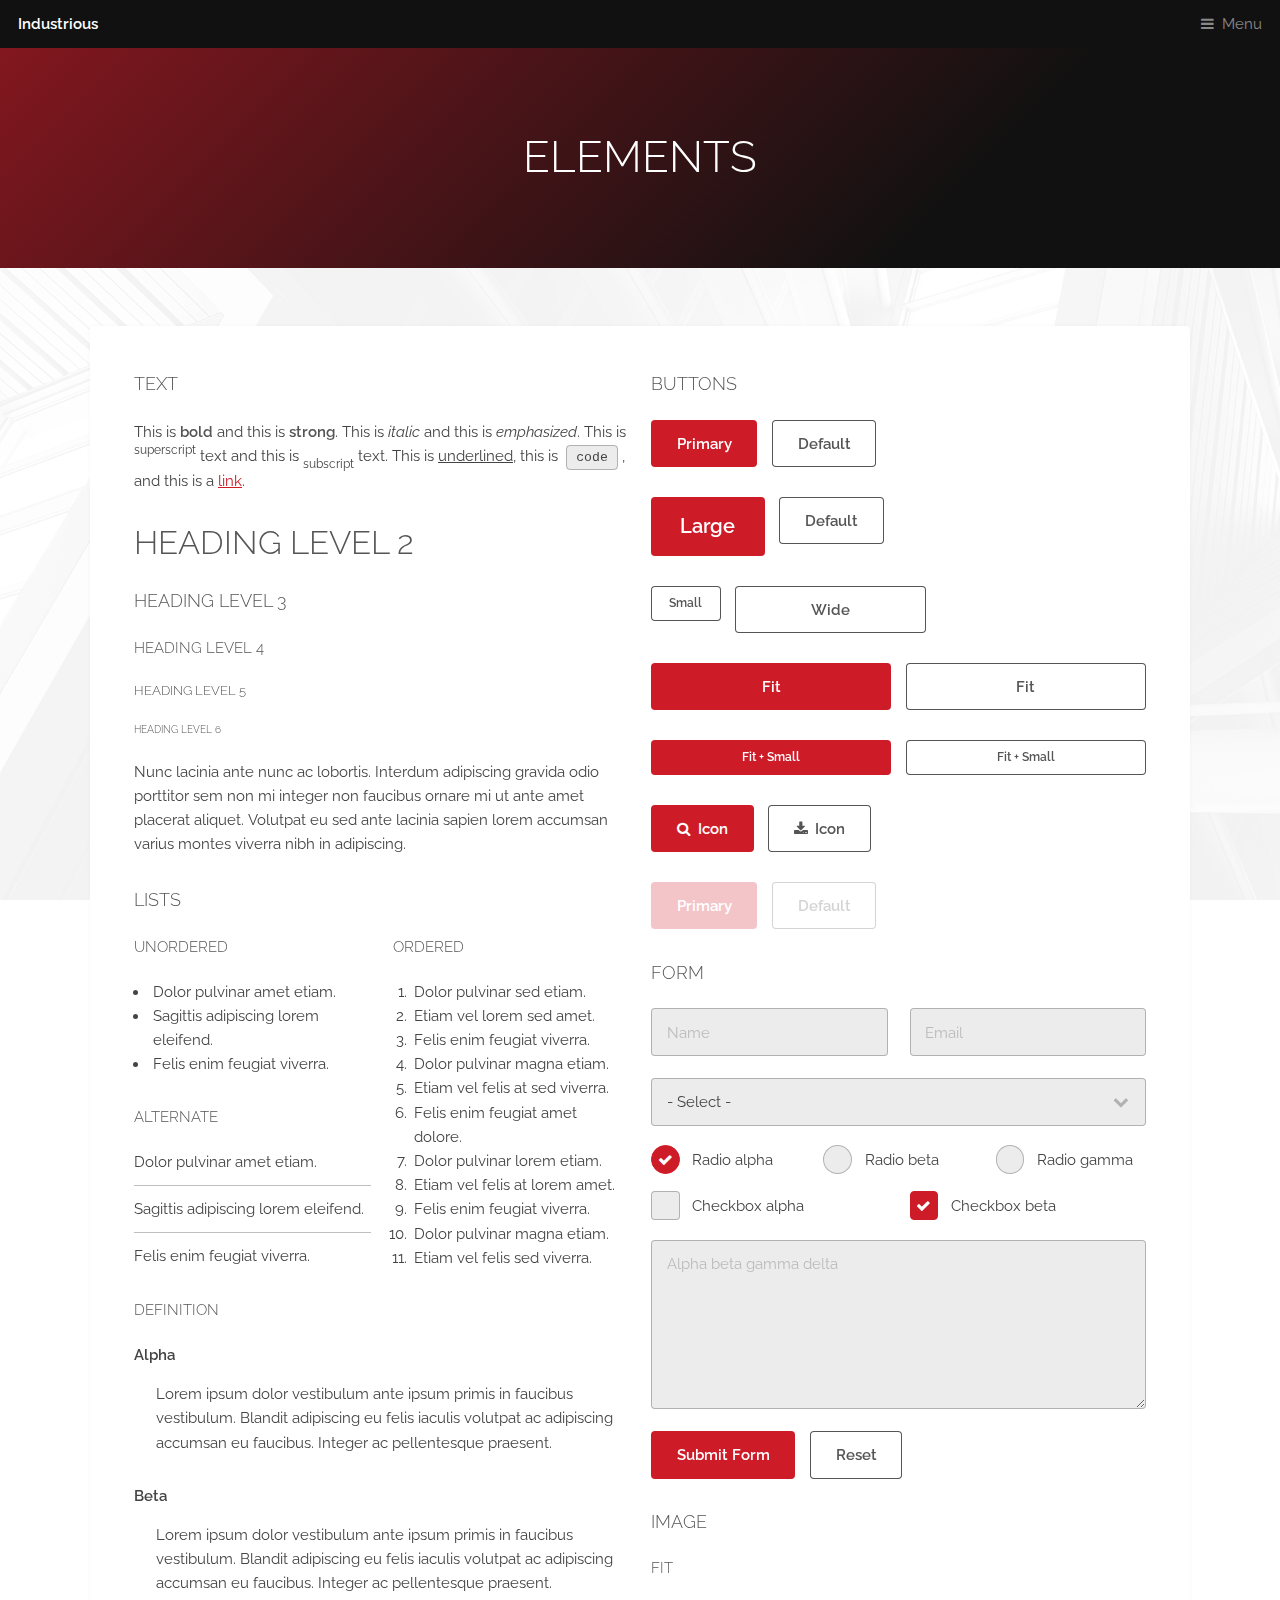
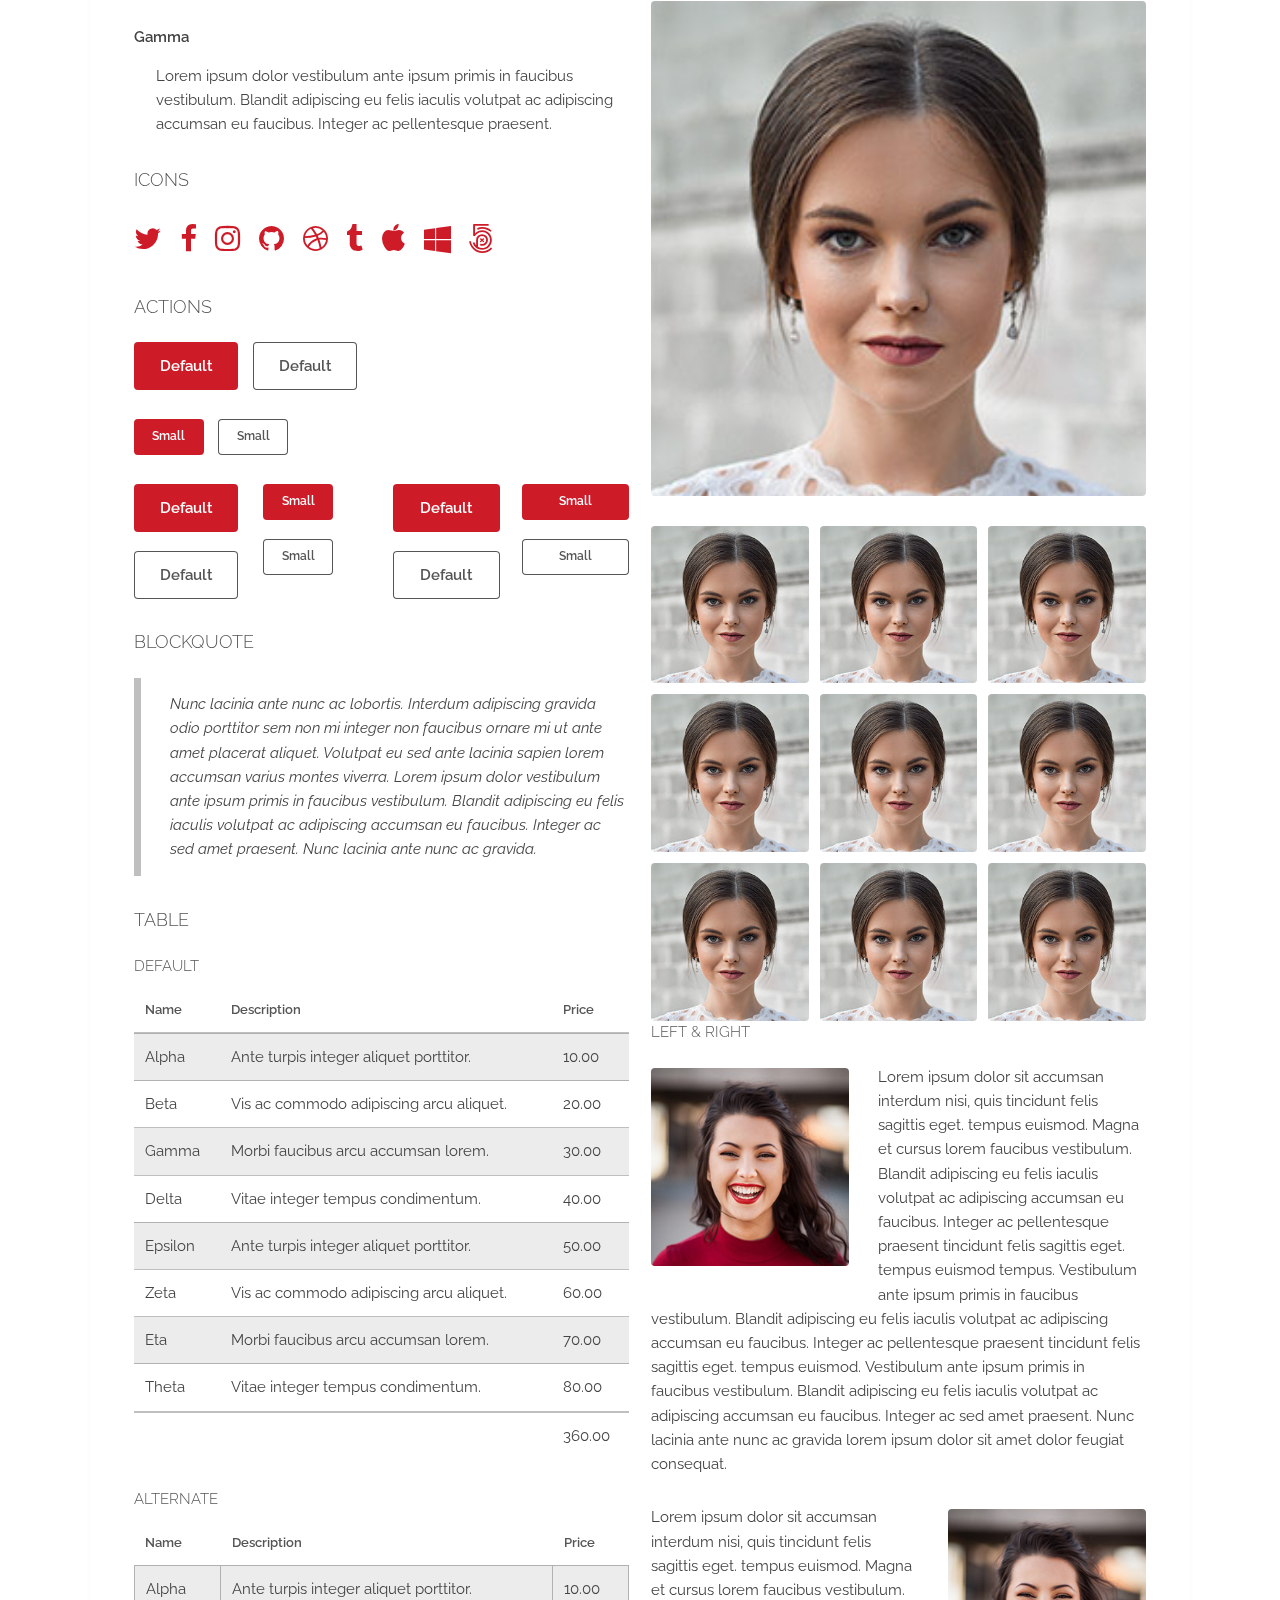
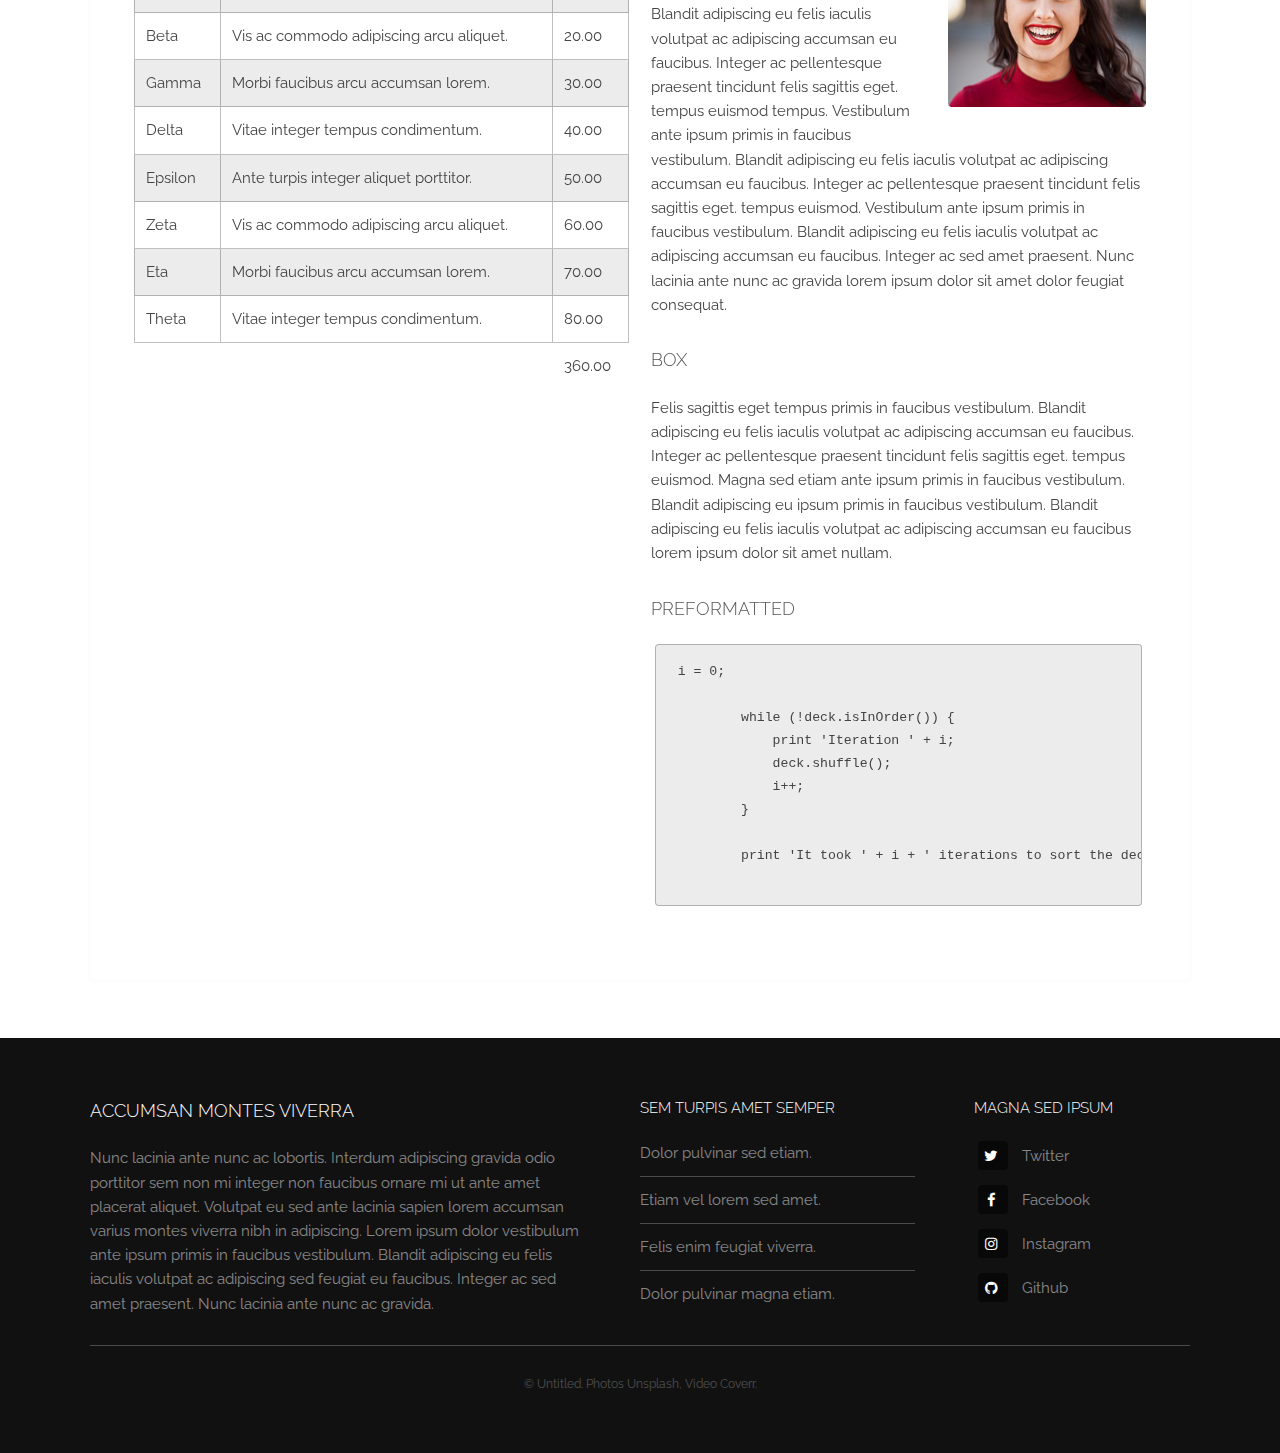
==== commit 863a30c7: "progress before fa change" ====
--- a/elements.html
+++ b/elements.html
@@ -397,25 +397,25 @@
 								<!-- Image -->
 									<h3>Image</h3>
 									<h4>Fit</h4>
-									<span class="image fit"><img src="images/pic01.png" alt="" /></span>
+									<span class="image fit"><img src="images/pic01.jpg" alt="" /></span>
 									<div class="box alt">
 										<div class="row gtr-50 gtr-uniform">
-											<div class="col-4"><span class="image fit"><img src="images/pic01.png" alt="" /></span></div>
-											<div class="col-4"><span class="image fit"><img src="images/pic01.png" alt="" /></span></div>
-											<div class="col-4"><span class="image fit"><img src="images/pic01.png" alt="" /></span></div>
-											<!-- Break -->
-											<div class="col-4"><span class="image fit"><img src="images/pic01.png" alt="" /></span></div>
-											<div class="col-4"><span class="image fit"><img src="images/pic01.png" alt="" /></span></div>
-											<div class="col-4"><span class="image fit"><img src="images/pic01.png" alt="" /></span></div>
-											<!-- Break -->
-											<div class="col-4"><span class="image fit"><img src="images/pic01.png" alt="" /></span></div>
-											<div class="col-4"><span class="image fit"><img src="images/pic01.png" alt="" /></span></div>
-											<div class="col-4"><span class="image fit"><img src="images/pic01.png" alt="" /></span></div>
+											<div class="col-4"><span class="image fit"><img src="images/pic01.jpg" alt="" /></span></div>
+											<div class="col-4"><span class="image fit"><img src="images/pic01.jpg" alt="" /></span></div>
+											<div class="col-4"><span class="image fit"><img src="images/pic01.jpg" alt="" /></span></div>
+											<!-- Break -->
+											<div class="col-4"><span class="image fit"><img src="images/pic01.jpg" alt="" /></span></div>
+											<div class="col-4"><span class="image fit"><img src="images/pic01.jpg" alt="" /></span></div>
+											<div class="col-4"><span class="image fit"><img src="images/pic01.jpg" alt="" /></span></div>
+											<!-- Break -->
+											<div class="col-4"><span class="image fit"><img src="images/pic01.jpg" alt="" /></span></div>
+											<div class="col-4"><span class="image fit"><img src="images/pic01.jpg" alt="" /></span></div>
+											<div class="col-4"><span class="image fit"><img src="images/pic01.jpg" alt="" /></span></div>
 										</div>
 									</div>
 									<h4>Left &amp; Right</h4>
 									<p>
-										<span class="image left"><img src="images/pic02.png" alt="" /></span>
+										<span class="image left"><img src="images/pic02.jpg" alt="" /></span>
 										Lorem ipsum dolor sit accumsan interdum nisi, quis tincidunt felis sagittis eget.
 										tempus euismod. Magna et cursus lorem faucibus vestibulum. Blandit adipiscing eu
 										felis iaculis volutpat ac adipiscing accumsan eu faucibus. Integer ac pellentesque
@@ -428,7 +428,7 @@
 										sit amet dolor feugiat consequat.
 									</p>
 									<p>
-										<span class="image right"><img src="images/pic02.png" alt="" /></span>
+										<span class="image right"><img src="images/pic02.jpg" alt="" /></span>
 										Lorem ipsum dolor sit accumsan interdum nisi, quis tincidunt felis sagittis eget.
 										tempus euismod. Magna et cursus lorem faucibus vestibulum. Blandit adipiscing eu
 										felis iaculis volutpat ac adipiscing accumsan eu faucibus. Integer ac pellentesque
--- a/assets/css/main.css
+++ b/assets/css/main.css
@@ -15,26 +15,13 @@
   html, body {
     min-width: 320px; } }
 html {
+  scroll-behavior: smooth;
   box-sizing: border-box; }
 
 *, *:before, *:after {
   box-sizing: inherit; }
 
-.headshot {
-  position: relative;
-  height: calc(735px/3);
-  width: calc(735px/3);
-  background-image: url(../../images/sam.jpg); /* 800px × 735px */
-  background-size: cover;
-  /* background-position: 95% 50%; */
-  border: 2px solid #443;
-  border-radius: 100%;
-  margin-right: 1.5em;
-  margin-top: 1em;
-  margin-bottom: 1em;
-  /* float: left; */
-  margin: 0 auto;
-}
+
 
 body {
   background: #ffffff; }
@@ -1827,7 +1814,7 @@
   -webkit-justify-content: center;
   -ms-justify-content: center;
   justify-content: center;
-  background-image: url("../../images/campqmind.JPG");
+  background-image: url("../../images/campqmind.jpg");
   background-position: center;
   background-repeat: no-repeat;
   background-size: cover;
@@ -2006,20 +1993,6 @@
     position: absolute;
     right: 50%;
     width: auto; }
-  #banner picture {
-    /* -moz-transform: translateX(50%) translateY(50%);
-    -webkit-transform: translateX(50%) translateY(50%);
-    -ms-transform: translateX(50%) translateY(50%);
-    transform: translateX(50%) translateY(50%); */
-    bottom: 60%;
-    height: auto;
-    min-height: 100%;
-    min-width: 100%;
-    overflow: hidden;
-    position: absolute;
-    right: 50%;
-    width: auto;
-  }
   #banner:before {
     -moz-transition: opacity 3s ease;
     -webkit-transition: opacity 3s ease;
@@ -2529,7 +2502,7 @@
   -webkit-justify-content: center;
   -ms-justify-content: center;
   justify-content: center;
-  background-image: linear-gradient(rgba(17, 17, 17, 0.25), rgba(17, 17, 17, 0.25)), url("../../images/campqmind.JPG");
+  background-image: linear-gradient(rgba(17, 17, 17, 0.25), rgba(17, 17, 17, 0.25)), url("../../images/campqmind.jpg");
   background-position: center;
   background-repeat: no-repeat;
   background-size: cover;
@@ -2851,3 +2824,32 @@
   box-shadow: 0 0 1.5rem 0 rgba(0, 0, 0, 0.2);
   visibility: visible; }
 
+/* For my picture */
+.headshot {
+  position: relative;
+  height: calc(735px/2);
+  width: calc(735px/2);
+  background-image: url(../../images/sam.jpg); /* 800px × 735px */
+  background-size: cover;
+  /* background-position: 95% 50%; */
+  border: 2px solid #443;
+  border-radius: 100%;
+  margin-right: 1.5em;
+  margin-top: 1em;
+  margin-bottom: 1em;
+  /* float: left; */
+  margin: 0 auto;
+}
+
+/* Make some text noselect, like buttons.
+   Thanks to: https://stackoverflow.com/questions/826782/how-to-disable-text-selection-highlighting
+*/
+.noselect {
+  -webkit-touch-callout: none; /* iOS Safari */
+    -webkit-user-select: none; /* Safari */
+     -khtml-user-select: none; /* Konqueror HTML */
+       -moz-user-select: none; /* Old versions of Firefox */
+        -ms-user-select: none; /* Internet Explorer/Edge */
+            user-select: none; /* Non-prefixed version, currently
+                                  supported by Chrome, Opera and Firefox */
+}